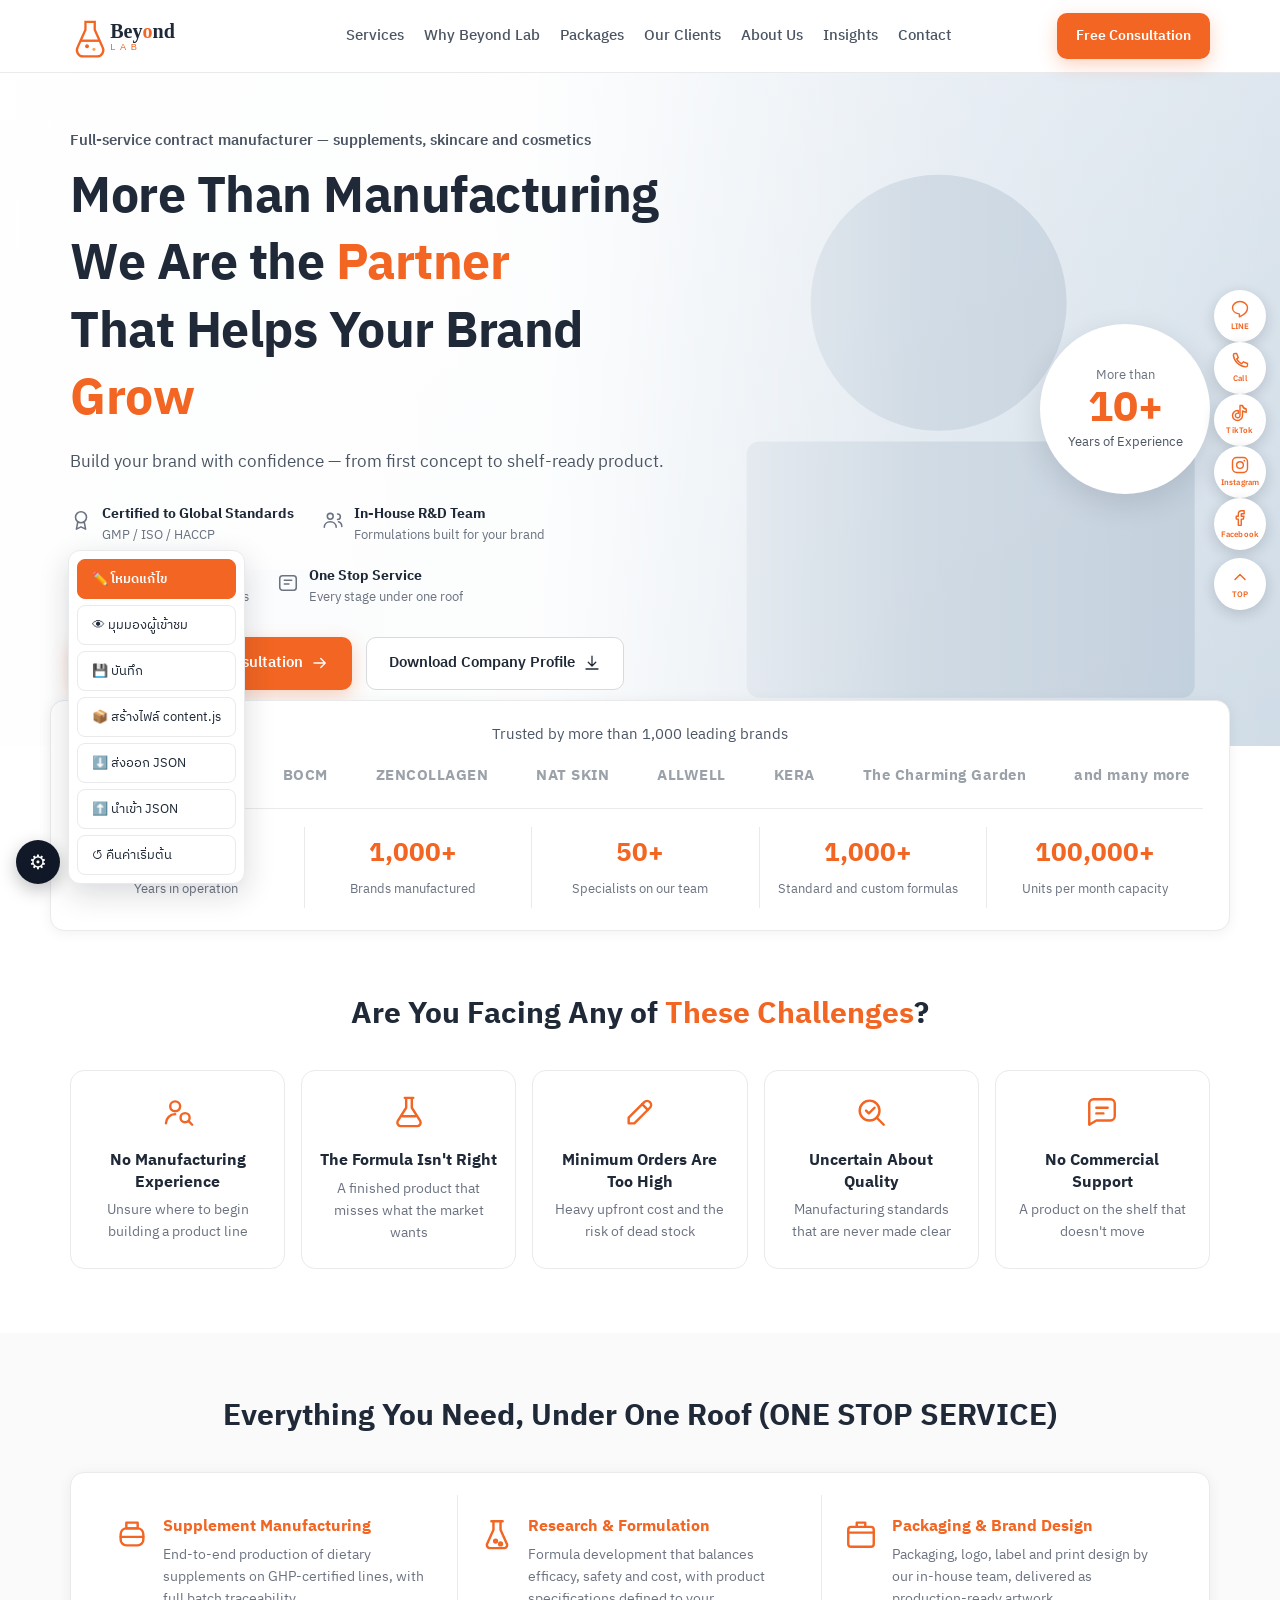
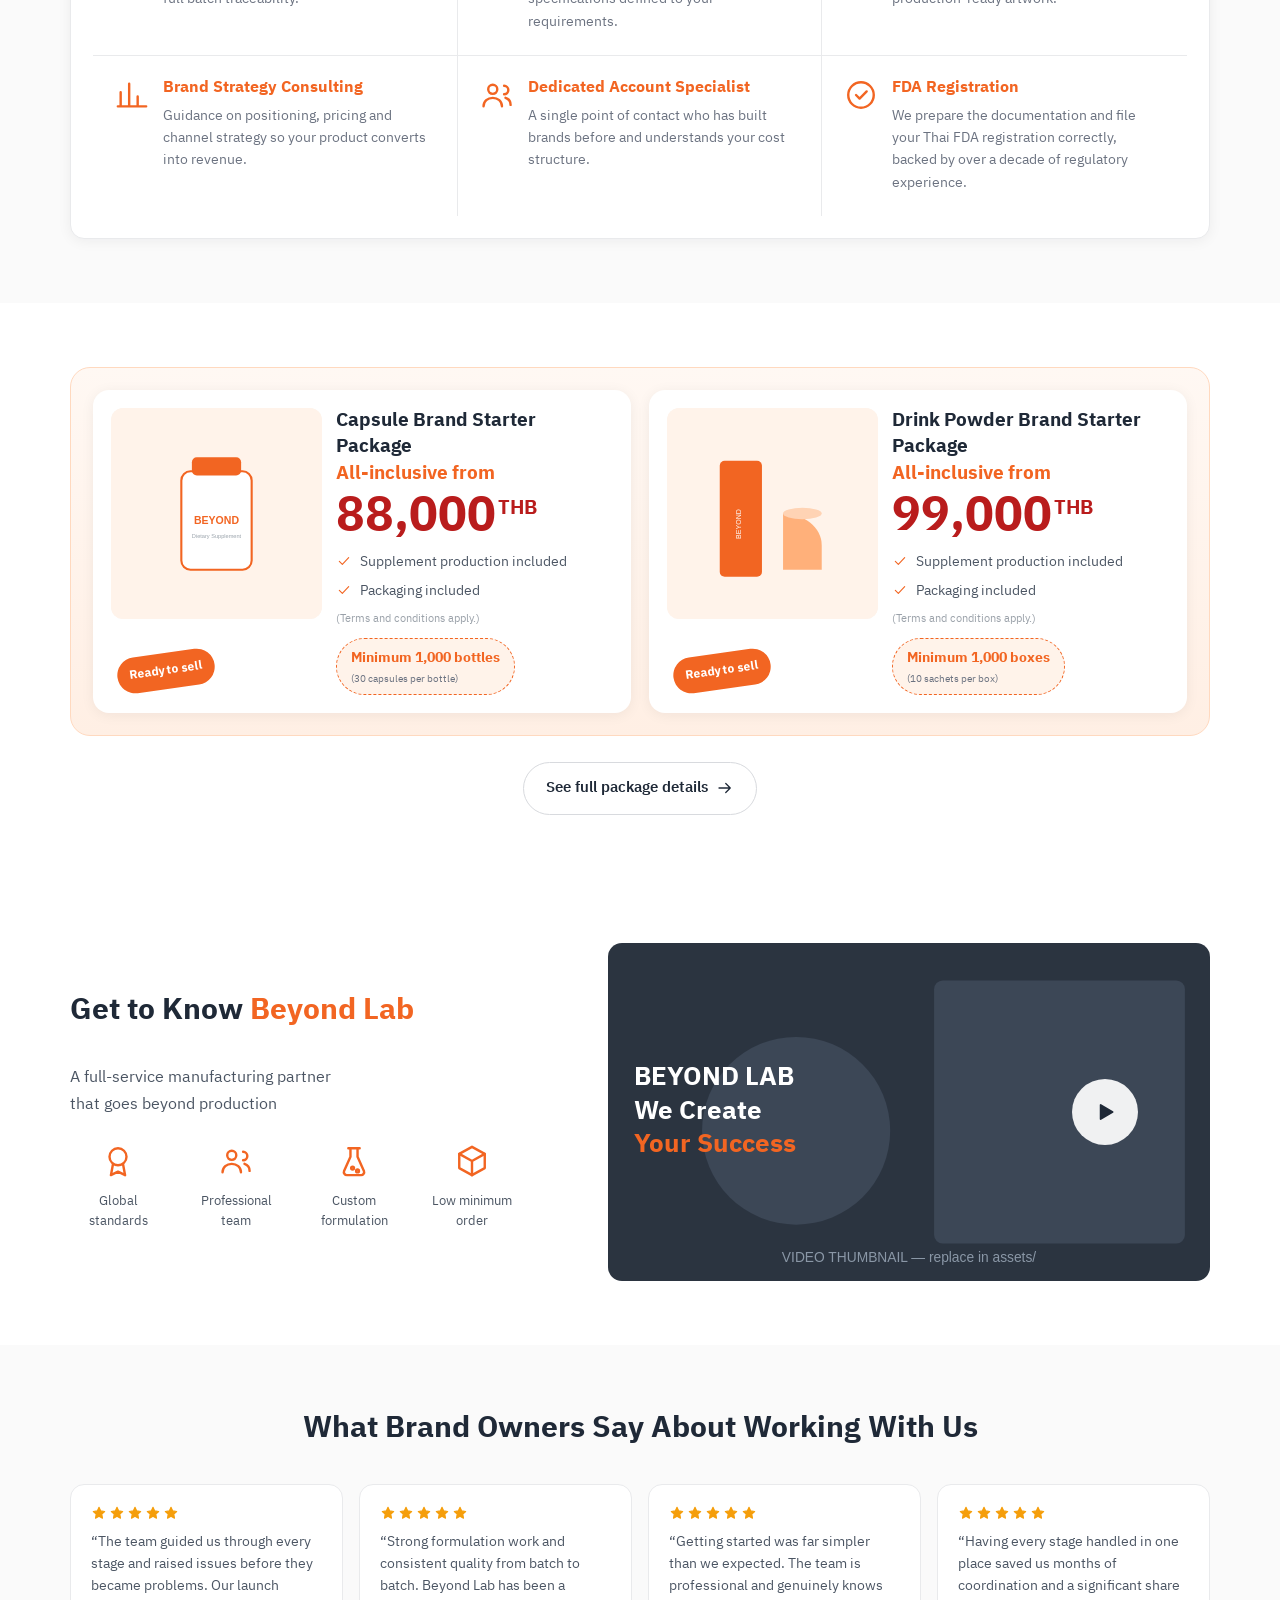
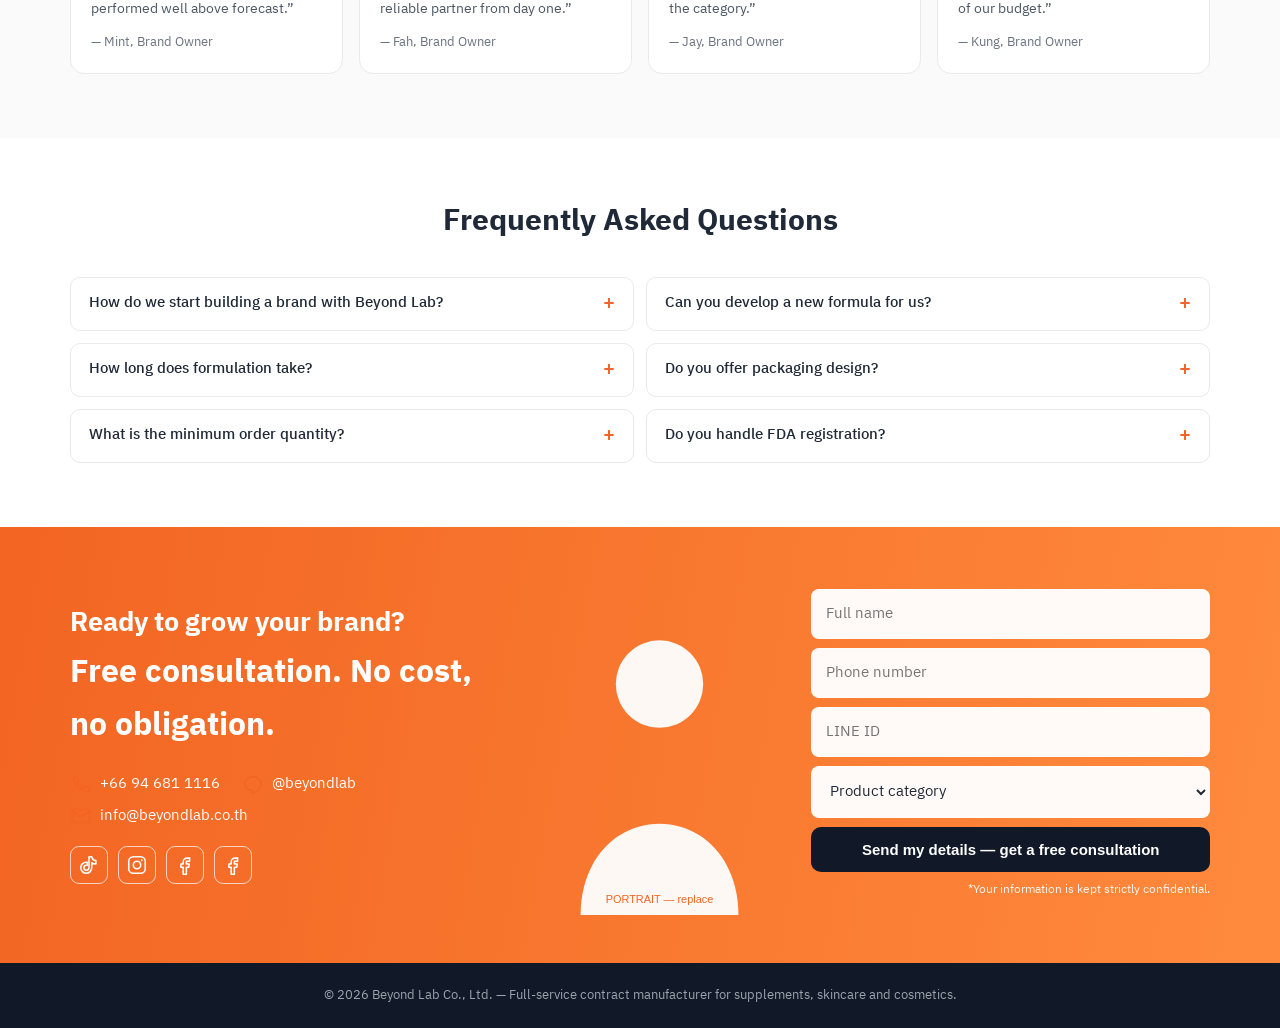
==== index.html @ e78f5dc3 "Beyond Lab landing page — data-driven, editable static site - Full landing page rendered from a sing" ====
<!DOCTYPE html>
<html lang="en">
<head>
<meta charset="utf-8">
<meta name="viewport" content="width=device-width, initial-scale=1">
<title>Beyond Lab — Contract Manufacturer for Supplements, Skincare &amp; Cosmetics</title>
<meta name="description" content="Beyond Lab is a full-service contract manufacturer for dietary supplements, skincare and cosmetics. GMP / ISO / HACCP certified, minimum orders from 1,000 units. Free consultation.">
<link rel="icon" href="assets/logo.svg">
<link rel="preconnect" href="https://fonts.googleapis.com">
<link rel="preconnect" href="https://fonts.gstatic.com" crossorigin>
<link href="https://fonts.googleapis.com/css2?family=IBM+Plex+Sans+Thai:wght@400;500;600;700&display=swap" rel="stylesheet">
<link rel="stylesheet" href="css/style.css?v=4">
</head>
<body>

<!-- All page content is rendered from js/content.js -->
<main id="app"></main>

<!-- แถบเครื่องมือแก้ไข -->
<div id="toolbar" class="toolbar">
  <button id="tb-toggle" class="tb-toggle" title="ย่อ/ขยายแถบเครื่องมือ">⚙</button>
  <div class="tb-body">
    <button id="btn-edit" class="tb-btn main">✏️ โหมดแก้ไข</button>
    <button id="btn-preview" class="tb-btn">👁 มุมมองผู้เข้าชม</button>
    <button id="btn-save" class="tb-btn">💾 บันทึก</button>
    <button id="btn-code" class="tb-btn">📦 สร้างไฟล์ content.js</button>
    <button id="btn-export" class="tb-btn">⬇️ ส่งออก JSON</button>
    <button id="btn-import" class="tb-btn">⬆️ นำเข้า JSON</button>
    <button id="btn-reset" class="tb-btn danger">↺ คืนค่าเริ่มต้น</button>
    <input id="file-import" type="file" accept="application/json" hidden>
  </div>
</div>

<div id="preview" class="preview"></div>
<div id="modal" class="modal"></div>
<div id="toast" class="toast"></div>

<script src="js/content.js?v=4"></script>
<script src="js/icons.js?v=4"></script>
<script src="js/render.js?v=4"></script>
<script src="js/editor.js?v=4"></script>
</body>
</html>
---- css/style.css ----
/* ============================================================
   Beyond Lab landing page
   ============================================================ */
:root{
  --brand:#F26522; --brand-d:#d4531a; --brand-l:#FFF3EA;
  --ink:#1F2937; --ink-2:#4B5563; --muted:#6B7280;
  --line:#E9EAEC; --bg:#fff; --bg-alt:#FAFAFA;
  --radius:14px; --shadow:0 2px 14px rgba(17,24,39,.06);
  --wrap:1180px;
}
*{box-sizing:border-box}
html{scroll-behavior:smooth}
body{
  margin:0;background:var(--bg);color:var(--ink);
  font-family:"IBM Plex Sans Thai","Noto Sans Thai",-apple-system,"Segoe UI",sans-serif;
  font-size:16px;line-height:1.65;-webkit-font-smoothing:antialiased;
}
img{max-width:100%;display:block}
/* ช่องรูป: กำหนดกรอบไว้แน่นอน รูปใหม่ที่ใส่เข้ามาจะถูกครอบให้พอดีเสมอ */
.imgbox{position:relative;display:block;width:100%;overflow:hidden}
.imgbox>img{width:100%;height:100%;display:block;object-fit:cover;object-position:center;background:var(--bg-alt)}
a{color:inherit;text-decoration:none}
h1,h2,h3{margin:0;line-height:1.35;font-weight:700}
p{margin:0}
hr{border:0;border-top:1px solid var(--line);margin:18px 0}
.wrap{max-width:var(--wrap);margin:0 auto;padding:0 20px;width:100%}
.hl{color:var(--brand)}
.center{text-align:center;margin-top:26px}
.ic{width:22px;height:22px;flex:none}

/* ---------- buttons ---------- */
.btn{display:inline-flex;align-items:center;gap:8px;padding:13px 22px;border-radius:10px;
  font-weight:600;font-size:15px;border:1px solid transparent;cursor:pointer;transition:.18s}
.btn .ic{width:18px;height:18px}
.btn.primary{background:var(--brand);color:#fff;box-shadow:0 6px 18px rgba(242,101,34,.28)}
.btn.primary:hover{background:var(--brand-d)}
.btn.ghost{background:#fff;color:var(--ink);border-color:#D8DADE}
.btn.ghost:hover{border-color:var(--brand);color:var(--brand)}
.btn.dark{background:#111827;color:#fff;justify-content:center}
.btn.dark:hover{background:#000}
.btn.sm{padding:10px 18px;font-size:14px}
.btn.round{border-radius:999px}
.btn.block{width:100%}

/* ---------- header ---------- */
.site-header{position:sticky;top:0;z-index:50;background:#fff;border-bottom:1px solid var(--line)}
.hd{display:flex;align-items:center;gap:22px;height:72px}
.logo-img{flex:none}
.logo-img>img{background:transparent}
.nav{flex:1;min-width:0}
.nav-list{display:flex;flex-wrap:wrap;gap:20px;justify-content:center}
.nav-item a{font-size:14.5px;color:var(--ink-2);font-weight:500}
.nav-item a:hover{color:var(--brand)}

/* ---------- hero ---------- */
.hero{position:relative;min-height:560px;display:flex;align-items:center;overflow:hidden}
.hero-bg{position:absolute;inset:0;background-repeat:no-repeat;background-color:var(--bg-alt);z-index:0}
.hero-bg::after{content:"";position:absolute;inset:0;
  background:linear-gradient(90deg,rgba(255,255,255,.97) 0%,rgba(255,255,255,.92) 42%,rgba(255,255,255,.25) 72%,rgba(255,255,255,0) 100%)}
.hero-in{position:relative;z-index:2;display:flex;align-items:center;gap:24px;padding-top:56px;padding-bottom:56px}
.hero-copy{max-width:640px}
.eyebrow{font-size:15px;color:var(--ink-2);font-weight:600;margin-bottom:10px}
.hero-title{font-size:clamp(30px,4.4vw,50px);letter-spacing:-.5px}
.hero-sub{margin-top:14px;color:var(--ink-2);font-size:17px}
.hero-features{display:flex;flex-wrap:wrap;gap:18px 28px;margin:26px 0 28px}
.hf{display:flex;align-items:center;gap:10px;position:relative}
.hf strong{display:block;font-size:14px}
.hf span{display:block;font-size:13px;color:var(--muted)}
.hero-btns{display:flex;flex-wrap:wrap;gap:14px}
.hero-badge{margin-left:auto;background:#fff;border-radius:50%;width:170px;height:170px;flex:none;
  display:flex;flex-direction:column;align-items:center;justify-content:center;box-shadow:0 10px 30px rgba(17,24,39,.12)}
.hero-badge .bt{font-size:13px;color:var(--muted)}
.hero-badge .bn{font-size:42px;color:var(--brand);line-height:1.1}
.hero-badge .bb{font-size:13px;color:var(--ink-2)}

/* ---------- cards / sections ---------- */
.card{background:#fff;border:1px solid var(--line);border-radius:var(--radius)}
.card.soft{box-shadow:var(--shadow)}
.pad{padding:22px}
.sec{padding:64px 0}
.sec.alt{background:var(--bg-alt)}
.sec-title{text-align:center;font-size:clamp(22px,2.6vw,30px);margin-bottom:34px}
.sec-title.left{text-align:left}
.grid{display:grid;gap:16px}
.g3{grid-template-columns:repeat(3,1fr)}
.g4{grid-template-columns:repeat(4,1fr)}
.g5{grid-template-columns:repeat(5,1fr)}

/* trust */
.trust{margin-top:-46px;position:relative;z-index:5}
.trust .card{padding:22px 26px}
.trust-head{text-align:center;font-size:15px;color:var(--ink-2);margin-bottom:16px}
.logos{display:flex;flex-wrap:wrap;justify-content:space-around;align-items:center;gap:14px 22px}
.logo-chip span{font-weight:700;color:#9AA1A9;letter-spacing:.5px;font-size:15px}
.stats{display:grid;grid-template-columns:repeat(5,1fr);gap:10px;text-align:center}
.stat{border-left:1px solid var(--line);padding:6px 8px}
.stat:first-child{border-left:0}
.stat strong{display:block;color:var(--brand);font-size:26px}
.stat span{font-size:13px;color:var(--muted)}

/* problems */
.pcard{padding:24px 18px;text-align:center}
.pcard h3{font-size:16px;margin:12px 0 6px}
.pcard p{font-size:13.5px;color:var(--muted)}

/* services */
.svc{gap:0}
.scard{display:flex;gap:14px;padding:22px;border-right:1px solid var(--line);border-bottom:1px solid var(--line)}
.svc .scard:nth-child(3n){border-right:0}
.svc .scard:nth-last-child(-n+3){border-bottom:0}
.scard h3{font-size:15.5px;color:var(--brand);margin-bottom:6px}
.scard p{font-size:13.5px;color:var(--muted)}

/* pricing */
.promo{background:linear-gradient(180deg,#FFF8F3,#FFEFE4);border:1px solid #FFD9BF;border-radius:20px;padding:22px}
.promo-grid{display:grid;grid-template-columns:1fr 1fr;gap:18px}
.promo-card{background:#fff;border-radius:16px;padding:18px;display:flex;gap:14px;position:relative;box-shadow:var(--shadow)}
.promo-media{position:relative;width:42%;flex:none}
.promo-media .imgbox{border-radius:12px}
.ribbon{position:absolute;left:6px;bottom:6px;background:var(--brand);color:#fff;font-size:12px;font-weight:700;
  padding:8px 12px;border-radius:999px;transform:rotate(-8deg)}
.promo-title{font-size:19px;line-height:1.4}
.price{display:flex;align-items:flex-start;gap:2px;margin:4px 0 10px}
.pnum{font-size:48px;font-weight:700;color:#B91C1C;line-height:1}
.punit{font-size:20px;font-weight:700;color:#B91C1C}
.bullets{display:flex;flex-direction:column;gap:6px}
.bullet{display:flex;align-items:center;gap:8px;font-size:14px;color:var(--ink-2)}
.bullet .ic{width:16px;height:16px;color:var(--brand)}
.note{font-size:11px;color:#9AA1A9;margin-top:8px}
.pbadge{margin-top:10px;display:inline-block;background:var(--brand-l);border:1px dashed var(--brand);
  border-radius:999px;padding:6px 14px}
.pbadge strong{color:var(--brand);font-size:14px}
.pbadge span{display:block;font-size:10px;color:var(--muted)}

/* about */
.about{display:grid;grid-template-columns:1fr 1.2fr;gap:36px;align-items:center}
.about-sub{color:var(--ink-2);margin-top:8px}
.about-items{display:flex;flex-wrap:wrap;gap:22px;margin-top:26px}
.ab{display:flex;flex-direction:column;align-items:center;gap:6px;width:96px;text-align:center;font-size:12.5px;color:var(--ink-2)}
.video{position:relative}
.video-bg{position:relative;aspect-ratio:16/9;border-radius:14px;background-repeat:no-repeat;background-color:#2b3440;overflow:hidden}
.video-txt{position:absolute;left:26px;top:50%;transform:translateY(-50%);color:#fff;font-size:26px;font-weight:700;line-height:1.3}
.video-txt span{display:block}
.play{position:absolute;right:12%;top:50%;transform:translate(0,-50%);width:66px;height:66px;border-radius:50%;
  background:rgba(255,255,255,.92);display:flex;align-items:center;justify-content:center;color:var(--ink)}
.play .ic{width:26px;height:26px;fill:currentColor}
.play:hover{background:#fff}

/* testimonials */
.tcard{padding:20px}
.stars{display:flex;gap:2px;margin-bottom:10px}
.stars .ic{width:16px;height:16px;color:#F59E0B;fill:#F59E0B}
.tcard p{font-size:13.5px;color:var(--ink-2)}
.author{display:block;margin-top:12px;font-size:13px;color:var(--muted)}

/* faq */
.faq-grid{display:grid;grid-template-columns:1fr 1fr;gap:12px}
.faq-item{border:1px solid var(--line);border-radius:10px;background:#fff;padding:14px 18px;position:relative}
.faq-item summary{display:flex;justify-content:space-between;align-items:center;gap:12px;cursor:pointer;
  list-style:none;font-size:14.5px;font-weight:500}
.faq-item summary::-webkit-details-marker{display:none}
.faq-item summary i{font-style:normal;color:var(--brand);font-size:20px;line-height:1}
.faq-item[open] summary i{transform:rotate(45deg)}
.faq-a{margin-top:10px;font-size:14px;color:var(--muted);border-top:1px dashed var(--line);padding-top:10px}

/* contact */
.contact{background:linear-gradient(100deg,var(--brand),#FF8A3D);color:#fff;padding:48px 0}
.contact-in{display:grid;grid-template-columns:1.1fr .6fr 1fr;gap:24px;align-items:center}
.c-head{font-size:clamp(20px,2.4vw,27px)}
.c-sub{font-size:clamp(22px,2.8vw,32px);font-weight:700;margin-top:6px}
.chans{display:flex;flex-wrap:wrap;gap:8px 22px;margin-top:20px;font-size:14.5px}
.chan{display:flex;align-items:center;gap:8px}
.socs{display:flex;gap:10px;margin-top:18px}
.soc a{width:38px;height:38px;border-radius:9px;border:1.5px solid rgba(255,255,255,.7);
  display:flex;align-items:center;justify-content:center}
.soc a:hover{background:rgba(255,255,255,.18)}
.contact-art .imgbox{background:transparent}
.contact-art .imgbox>img{background:transparent}
.contact-form{background:transparent;display:flex;flex-direction:column;gap:9px}
.fields{display:flex;flex-direction:column;gap:9px}
.contact-form input,.contact-form select,.contact-form textarea{
  width:100%;padding:12px 14px;border-radius:8px;border:1px solid rgba(255,255,255,.6);
  background:rgba(255,255,255,.96);color:var(--ink);font-family:inherit;font-size:14.5px}
.form-note{font-size:11.5px;text-align:right;opacity:.9}

/* footer */
.site-footer{background:#111827;color:#9CA3AF;padding:22px 0;font-size:13px;text-align:center}

/* floating */
.floating{position:fixed;right:14px;top:50%;transform:translateY(-50%);z-index:60;
  display:flex;flex-direction:column;gap:8px}
.fl{position:relative}
.fl a,.fl.top{width:52px;height:52px;border-radius:50%;background:#fff;box-shadow:0 4px 14px rgba(17,24,39,.16);
  display:flex;flex-direction:column;align-items:center;justify-content:center;color:var(--brand);gap:1px}
.fl a:hover,.fl.top:hover{background:var(--brand);color:#fff}
.fl .ic{width:20px;height:20px}
.fl-label{font-size:8px;font-weight:600;letter-spacing:.2px}
.fl.top{background:#fff;color:var(--brand)}

/* ============================================================
   โหมดแก้ไข
   ============================================================ */
/* ชั้นป้องกันที่สอง: ต่อให้มีโค้ดสร้างปุ่มเหล่านี้หลุดมา ก็ต้องไม่แสดงถ้าไม่ได้อยู่ในโหมดแก้ไข */
.item-tools,.add-btn,.img-btn,.mini,.edit-only{display:none !important}
.icobtn{background:none;border:0;padding:0;color:var(--brand);cursor:default;display:inline-flex}
.icobtn.big .ic{width:34px;height:34px}
.pcard .icobtn.big,.ab .icobtn.big{display:block;margin:0 auto}

body.editing .ed{outline:1.5px dashed rgba(242,101,34,.45);outline-offset:3px;border-radius:4px;min-width:24px;min-height:1em}
body.editing .ed:focus{outline:2px solid var(--brand);background:#FFFBF7}
body.editing .item{position:relative}
body.editing .item-tools{display:flex !important;position:absolute;top:-11px;right:-6px;z-index:20;gap:2px;
  background:#fff;border:1px solid var(--line);border-radius:8px;box-shadow:var(--shadow);padding:2px}
body.editing .item-tools button{width:22px;height:22px;border:0;background:none;color:var(--ink-2);
  cursor:pointer;display:flex;align-items:center;justify-content:center;border-radius:5px;padding:0}
body.editing .item-tools button:hover{background:var(--brand-l);color:var(--brand)}
body.editing .item-tools .del:hover{background:#FEE2E2;color:#DC2626}
body.editing .item-tools .ic{width:14px;height:14px}
body.editing .add-btn{display:inline-flex !important;align-items:center;gap:6px;margin-top:12px;padding:7px 14px;
  border:1.5px dashed var(--brand);background:#fff;color:var(--brand);border-radius:999px;
  font-family:inherit;font-size:13px;font-weight:600;cursor:pointer}
body.editing .add-btn:hover{background:var(--brand-l)}
body.editing .add-btn .ic{width:14px;height:14px}
body.editing .imgbox,body.editing .bgbox{position:relative;display:block}
body.editing .img-btn{display:inline-flex !important;align-items:center;gap:6px;position:absolute;left:8px;top:8px;z-index:22;
  background:rgba(17,24,39,.86);color:#fff;border:0;border-radius:8px;padding:6px 10px;
  font-family:inherit;font-size:12px;cursor:pointer}
body.editing .img-btn:hover{background:var(--brand)}
body.editing .img-btn .ic{width:14px;height:14px}
body.editing .icobtn{cursor:pointer;outline:1.5px dashed rgba(242,101,34,.45);outline-offset:3px;border-radius:6px}
body.editing .icobtn:hover{background:var(--brand-l)}
body.editing .mini{display:inline-block !important;position:absolute;left:50%;transform:translateX(-50%);bottom:-14px;
  font-size:9px;background:#111827;color:#fff;border:0;border-radius:4px;padding:1px 5px;cursor:pointer;font-family:inherit}
body.editing .edit-only{display:block !important}
body.editing .field{display:block;margin-top:8px;font-size:12px;color:var(--ink-2)}
body.editing .field span{display:block;margin-bottom:3px}
body.editing .field input,body.editing .field select{width:100%;padding:6px 9px;border:1px solid var(--line);
  border-radius:6px;font-family:inherit;font-size:12.5px;background:#fff;color:var(--ink)}
body.editing .fld-edit{background:#fff;border:1px solid var(--line);border-radius:8px;padding:8px;margin-top:6px;
  display:grid;grid-template-columns:1fr 1fr;gap:8px;color:var(--ink)}
body.editing .fld-edit label{font-size:11px;display:block}
body.editing .fld-edit label:last-child{grid-column:1/-1}
body.editing .fld-edit span{display:block;margin-bottom:2px;color:var(--muted)}
body.editing .fld-edit input,body.editing .fld-edit select{width:100%;padding:5px 8px;border:1px solid var(--line);
  border-radius:6px;font-family:inherit;font-size:12px}
body.editing .nav-list,body.editing .hero-btns,body.editing .logos{padding-top:6px}
body.editing .floating{position:static;transform:none;display:flex;flex-direction:row;flex-wrap:wrap;gap:10px;
  justify-content:center;padding:26px 20px;background:var(--bg-alt);border-top:1px solid var(--line)}
body.editing .floating .fl-list{display:flex;flex-wrap:wrap;gap:14px;justify-content:center}

/* toolbar */
.toolbar{position:fixed;left:16px;bottom:16px;z-index:200;display:flex;align-items:flex-end;gap:8px}
.tb-toggle{width:44px;height:44px;border-radius:50%;border:0;background:#111827;color:#fff;font-size:20px;
  cursor:pointer;box-shadow:0 6px 18px rgba(0,0,0,.25);flex:none}
.tb-body{display:flex;flex-direction:column;gap:6px;background:#fff;border:1px solid var(--line);
  border-radius:12px;padding:8px;box-shadow:0 10px 30px rgba(17,24,39,.16)}
.toolbar.collapsed .tb-body{display:none}
.tb-btn{border:1px solid var(--line);background:#fff;border-radius:8px;padding:8px 14px;font-family:inherit;
  font-size:13px;cursor:pointer;text-align:left;white-space:nowrap;color:var(--ink)}
.tb-btn:hover{border-color:var(--brand);color:var(--brand)}
.tb-btn.main{background:var(--brand);color:#fff;border-color:var(--brand);font-weight:600}
.tb-btn.main:hover{background:var(--brand-d);color:#fff}
.tb-btn.danger:hover{border-color:#DC2626;color:#DC2626}

/* modal + toast */
.modal{position:fixed;inset:0;background:rgba(17,24,39,.55);z-index:300;display:none;
  align-items:center;justify-content:center;padding:20px}
.modal.open{display:flex}
.modal-card{background:#fff;border-radius:14px;padding:22px;width:min(520px,100%);max-height:86vh;overflow:auto}
.modal-card h3{font-size:18px;margin-bottom:14px}
.modal-card .preview{width:100%;max-height:200px;object-fit:contain;background:var(--bg-alt);
  border:1px solid var(--line);border-radius:10px;margin-bottom:14px}
.modal-card .field{display:block;margin-bottom:12px;font-size:13px}
.modal-card .field span{display:block;margin-bottom:4px;color:var(--muted)}
.modal-card .field input{width:100%;padding:9px 12px;border:1px solid var(--line);border-radius:8px;font-family:inherit}
.modal-card .hint{font-size:11.5px;color:var(--muted);margin-bottom:12px;line-height:1.5}
.slot-preview{background:repeating-conic-gradient(#F1F2F4 0% 25%,#fff 0% 50%) 50%/16px 16px;
  border:1px solid var(--line);border-radius:10px;padding:14px;margin-bottom:10px;
  display:flex;align-items:center;justify-content:center}
.slot-preview .imgbox{max-width:280px;max-height:220px;box-shadow:0 2px 10px rgba(17,24,39,.12);border-radius:8px}
.slot-preview .imgbox>img{background:transparent}
.modal-card .two{display:grid;grid-template-columns:1fr 1fr;gap:12px}
.modal-card .field select{width:100%;padding:9px 12px;border:1px solid var(--line);border-radius:8px;
  font-family:inherit;font-size:13px;background:#fff;color:var(--ink)}
.modal-card .field input[type=file]{font-size:12.5px}
.modal-act .spacer{flex:1}
.modal-act .btn.sm{font-size:12.5px;padding:8px 12px}
.modal-act{display:flex;gap:10px;justify-content:flex-end}
.icon-grid{display:grid;grid-template-columns:repeat(auto-fill,minmax(58px,1fr));gap:8px;margin-bottom:16px}
.ip{border:1px solid var(--line);background:#fff;border-radius:10px;padding:12px;cursor:pointer;color:var(--ink-2);
  display:flex;align-items:center;justify-content:center}
.ip:hover{border-color:var(--brand);color:var(--brand)}
.ip.on{border-color:var(--brand);background:var(--brand-l);color:var(--brand)}
.toast{position:fixed;left:50%;bottom:26px;transform:translate(-50%,20px);background:#111827;color:#fff;
  padding:10px 20px;border-radius:999px;font-size:13.5px;opacity:0;pointer-events:none;transition:.25s;z-index:400}
.toast.show{opacity:1;transform:translate(-50%,0)}
.toast.err{background:#DC2626}

/* ---------- responsive ---------- */
@media (max-width:1024px){
  .g5{grid-template-columns:repeat(3,1fr)}
  .g4{grid-template-columns:repeat(2,1fr)}
  .g3,.svc{grid-template-columns:repeat(2,1fr)}
  .svc .scard{border-right:1px solid var(--line)}
  .svc .scard:nth-child(2n){border-right:0}
  .stats{grid-template-columns:repeat(3,1fr)}
  .stat:nth-child(4){border-left:0}
  .about{grid-template-columns:1fr}
  .contact-in{grid-template-columns:1fr 1fr}
  .contact-art{display:none}
  .hd{height:auto;padding-top:12px;padding-bottom:12px;flex-wrap:wrap}
}
@media (max-width:720px){
  .g5,.g4,.g3,.svc,.promo-grid,.faq-grid,.contact-in{grid-template-columns:1fr}
  .svc .scard{border-right:0}
  .stats{grid-template-columns:repeat(2,1fr)}
  .stat{border-left:0}
  .hero-badge{display:none}
  .hero-bg::after{background:rgba(255,255,255,.9)}
  .nav-list{gap:12px}
  .promo-card{flex-direction:column}
  .promo-media{width:100%}
  .floating{right:8px}
  .fl a,.fl.top{width:44px;height:44px}
  .toolbar{left:8px;bottom:8px}
}

/* ============================================================
   มุมมองผู้เข้าชม (visitor preview)
   ============================================================ */
.preview{position:fixed;inset:0;z-index:500;background:#0F172A;display:none;flex-direction:column}
.preview.open{display:flex}
body.pv-lock{overflow:hidden}

.pv-bar{display:flex;align-items:center;gap:10px;flex-wrap:wrap;padding:10px 14px;
  background:#111827;border-bottom:1px solid #1F2937;color:#E5E7EB;font-size:13px}
.pv-title{font-weight:600;color:#fff;margin-right:4px}
.pv-devices{display:flex;gap:4px;background:#0B1220;border:1px solid #1F2937;border-radius:9px;padding:3px}
.pv-dev{border:0;background:none;color:#9CA3AF;font-family:inherit;font-size:12.5px;
  padding:6px 12px;border-radius:7px;cursor:pointer;white-space:nowrap}
.pv-dev:hover{color:#fff}
.pv-dev.on{background:var(--brand);color:#fff;font-weight:600}
.pv-btn{border:1px solid #374151;background:#1F2937;color:#E5E7EB;font-family:inherit;font-size:12.5px;
  padding:7px 12px;border-radius:8px;cursor:pointer;white-space:nowrap;text-decoration:none;display:inline-block}
.pv-btn:hover{border-color:var(--brand);color:#fff}
.pv-btn.close:hover{border-color:#DC2626;background:#7F1D1D}
.pv-size{color:#9CA3AF;font-size:12px;font-variant-numeric:tabular-nums}
.pv-spacer{flex:1}
.pv-warn{margin:0;padding:8px 14px;background:#78350F;color:#FDE68A;font-size:12.5px}
.pv-warn code{background:rgba(0,0,0,.3);padding:1px 6px;border-radius:4px}

.pv-stage{flex:1;min-height:0;display:flex;align-items:flex-start;justify-content:center;padding:20px;overflow:auto}
.pv-frame{position:relative;border-radius:10px;overflow:hidden;background:#fff;
  box-shadow:0 20px 60px rgba(0,0,0,.5);flex:none}
.pv-frame iframe{border:0;display:block;transform-origin:top left;background:#fff}

/* หน้าเว็บที่ถูกเปิดด้วย ?preview=1 — ไม่มีเครื่องมือใด ๆ */
body.preview-frame #toolbar,
body.preview-frame #modal,
body.preview-frame #toast,
body.preview-frame #preview{display:none !important}

@media (max-width:720px){
  .pv-bar{gap:6px;padding:8px}
  .pv-title,.pv-size{display:none}
  .pv-dev{padding:6px 8px;font-size:12px}
}
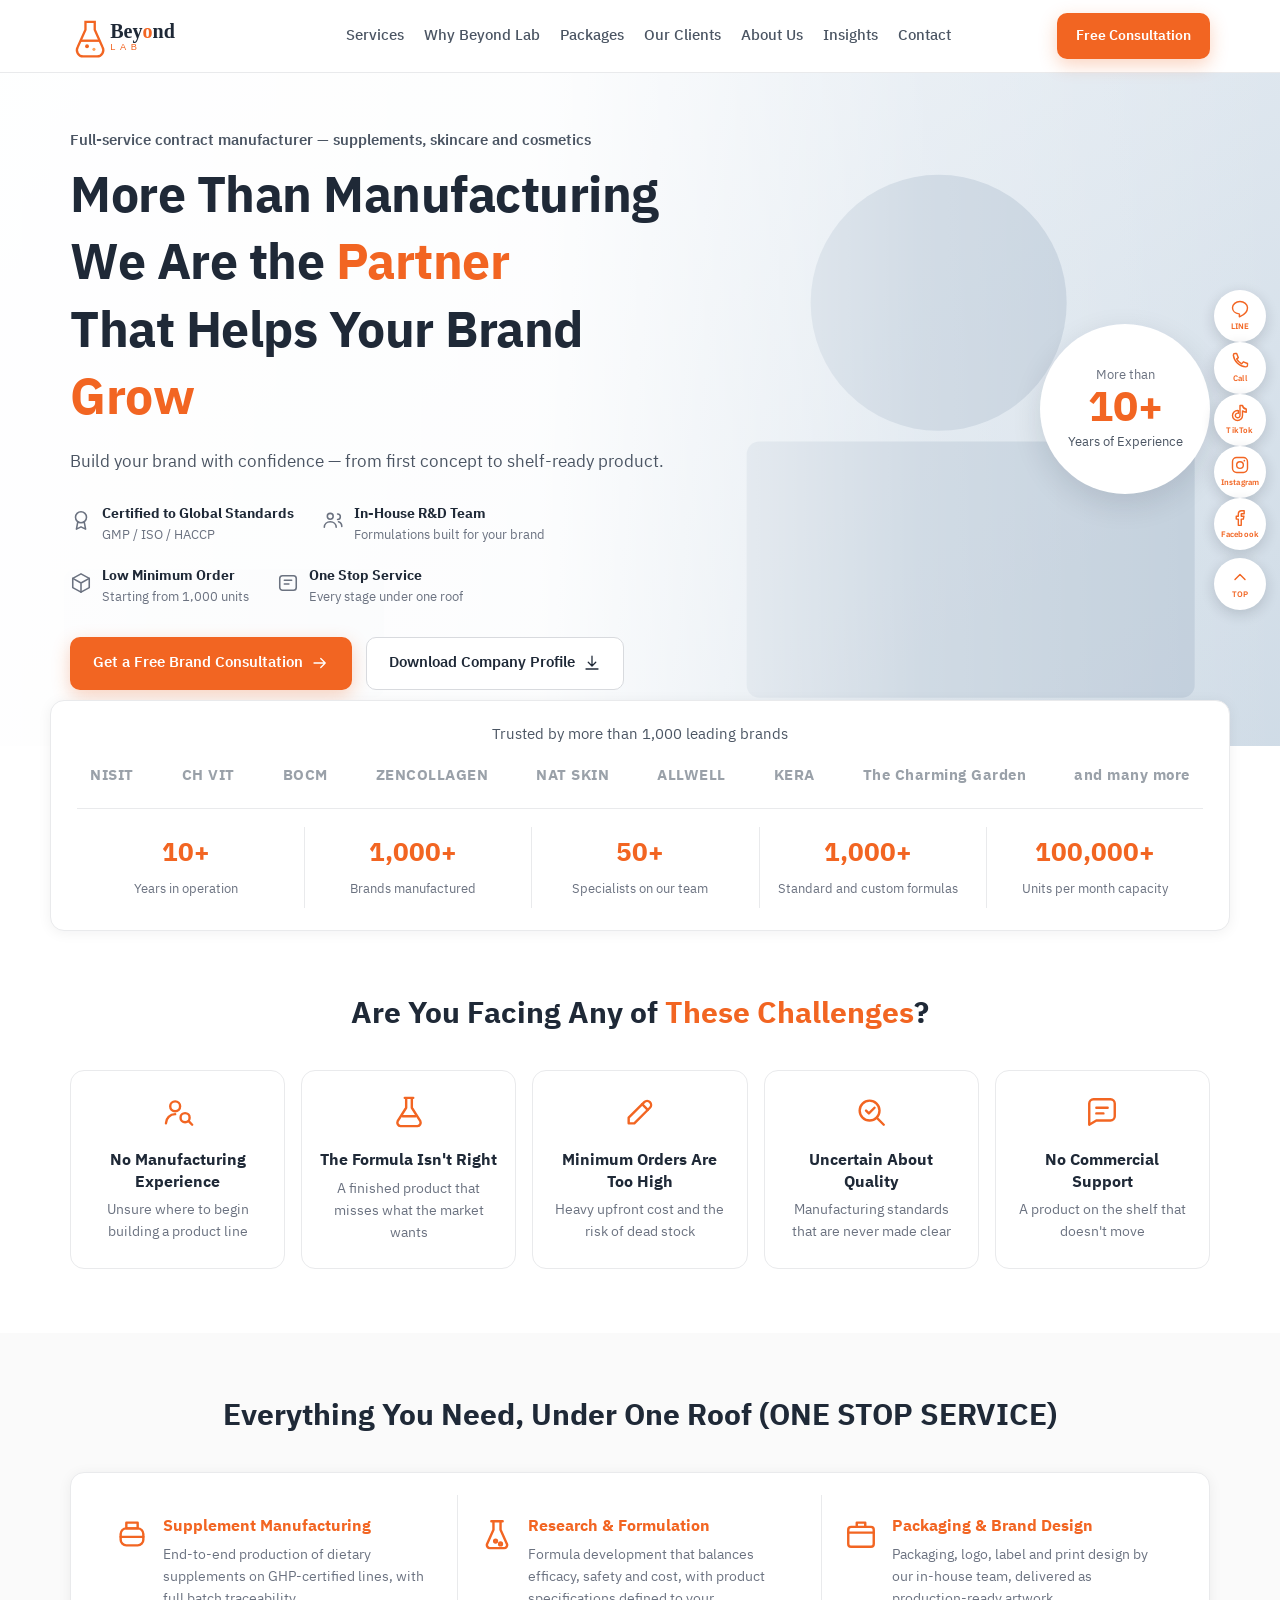
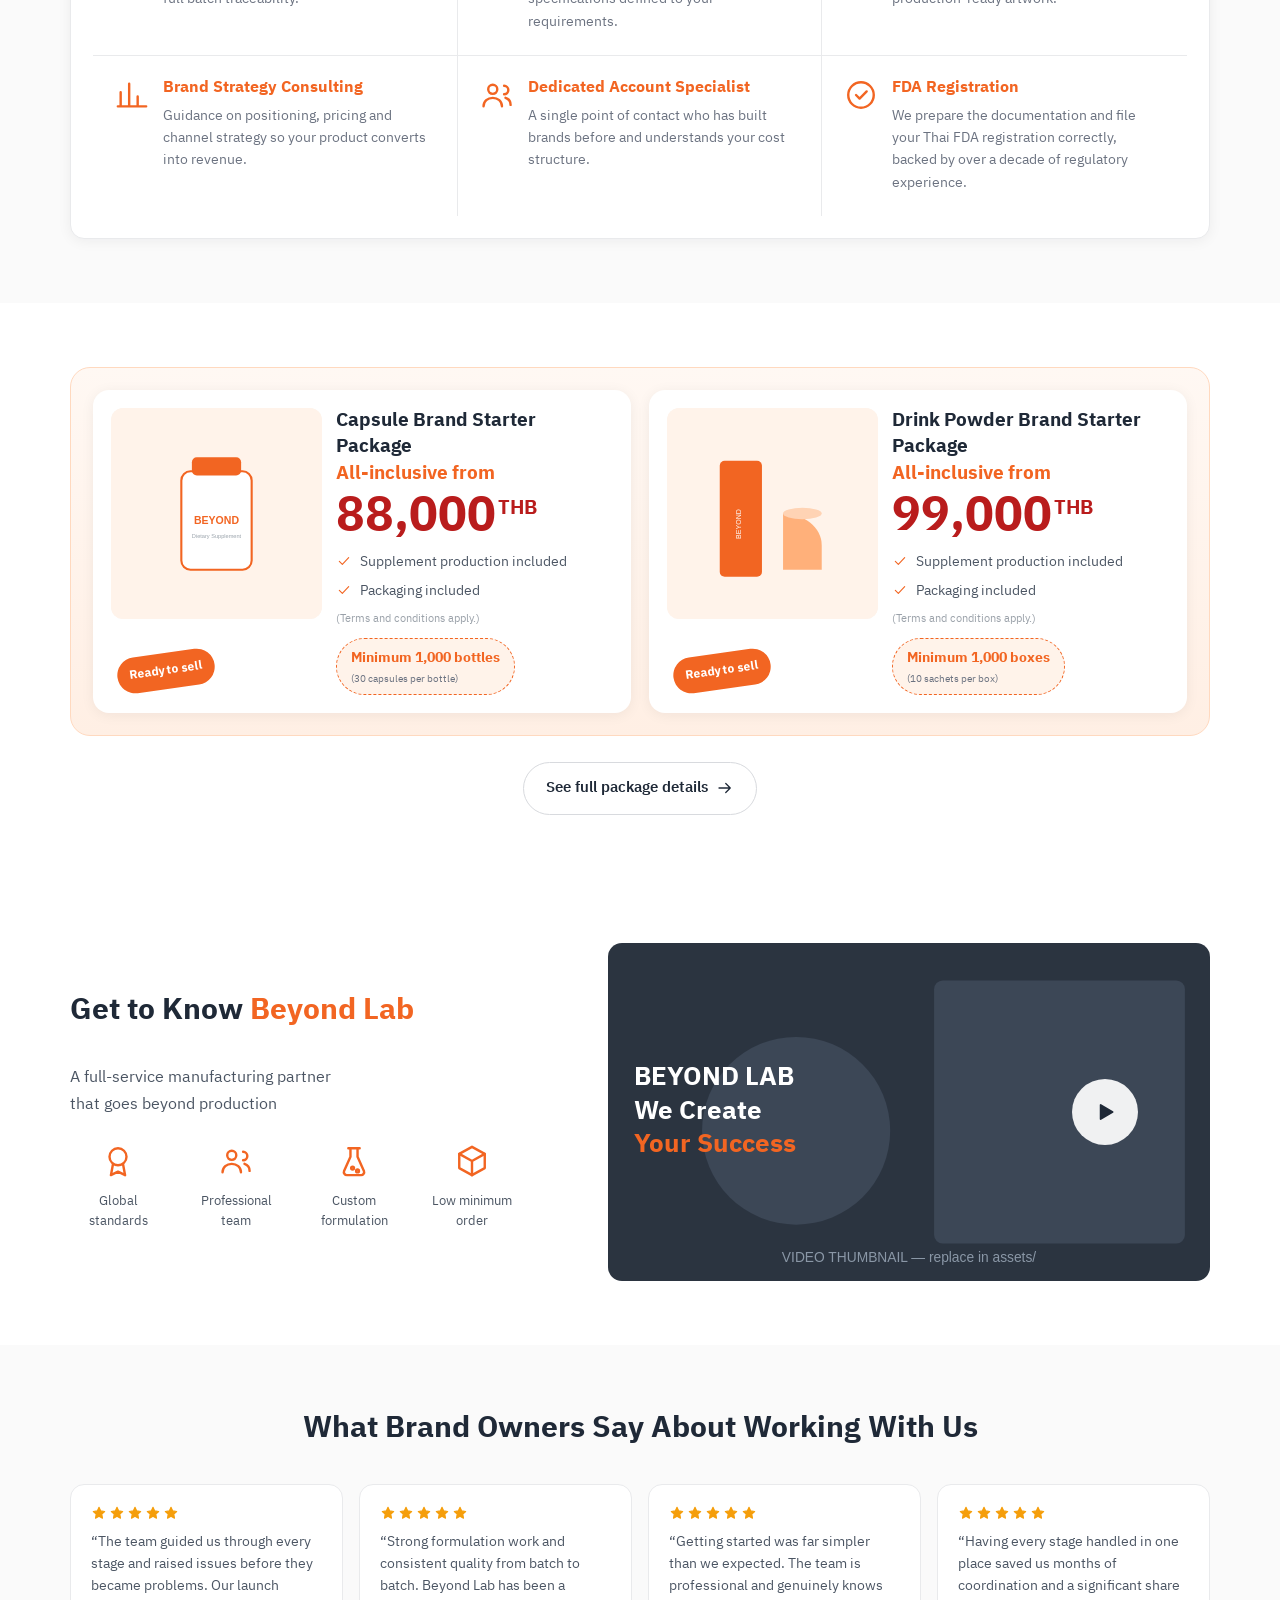
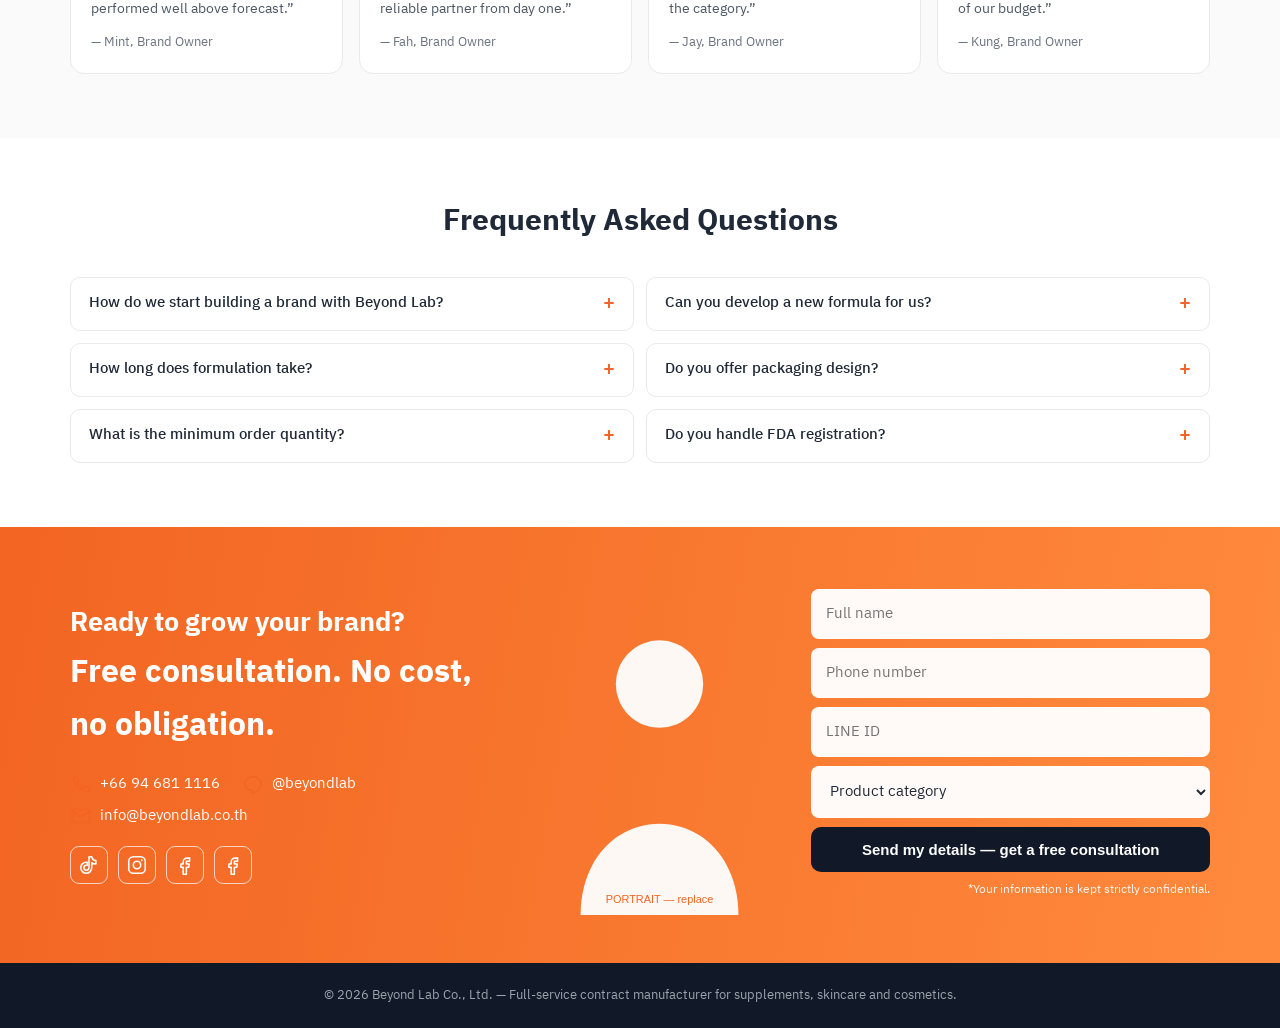
==== commit 8967efa1: "Gate the editor behind a secret key, add editor-free production build - Toolbar is removed from the " ====
--- a/index.html
+++ b/index.html
@@ -9,13 +9,14 @@
 <link rel="preconnect" href="https://fonts.googleapis.com">
 <link rel="preconnect" href="https://fonts.gstatic.com" crossorigin>
 <link href="https://fonts.googleapis.com/css2?family=IBM+Plex+Sans+Thai:wght@400;500;600;700&display=swap" rel="stylesheet">
-<link rel="stylesheet" href="css/style.css?v=4">
+<link rel="stylesheet" href="css/style.css?v=5">
 </head>
 <body>
 
 <!-- All page content is rendered from js/content.js -->
 <main id="app"></main>
 
+<!-- EDITOR:START  (ส่วนนี้จะถูกตัดออกทั้งหมดเมื่อรัน ./build.sh) -->
 <!-- แถบเครื่องมือแก้ไข -->
 <div id="toolbar" class="toolbar">
   <button id="tb-toggle" class="tb-toggle" title="ย่อ/ขยายแถบเครื่องมือ">⚙</button>
@@ -27,6 +28,7 @@
     <button id="btn-export" class="tb-btn">⬇️ ส่งออก JSON</button>
     <button id="btn-import" class="tb-btn">⬆️ นำเข้า JSON</button>
     <button id="btn-reset" class="tb-btn danger">↺ คืนค่าเริ่มต้น</button>
+    <button id="btn-lock" class="tb-btn danger">🔒 ล็อกโหมดแก้ไข</button>
     <input id="file-import" type="file" accept="application/json" hidden>
   </div>
 </div>
@@ -34,10 +36,14 @@
 <div id="preview" class="preview"></div>
 <div id="modal" class="modal"></div>
 <div id="toast" class="toast"></div>
+<!-- EDITOR:END -->
 
-<script src="js/content.js?v=4"></script>
-<script src="js/icons.js?v=4"></script>
-<script src="js/render.js?v=4"></script>
-<script src="js/editor.js?v=4"></script>
+<script src="js/content.js?v=5"></script>
+<script src="js/icons.js?v=5"></script>
+<script src="js/render.js?v=5"></script>
+<!-- EDITOR:START -->
+<script src="js/editor.js?v=5"></script>
+<!-- EDITOR:END -->
+<!-- VIEWER-ONLY -->
 </body>
 </html>
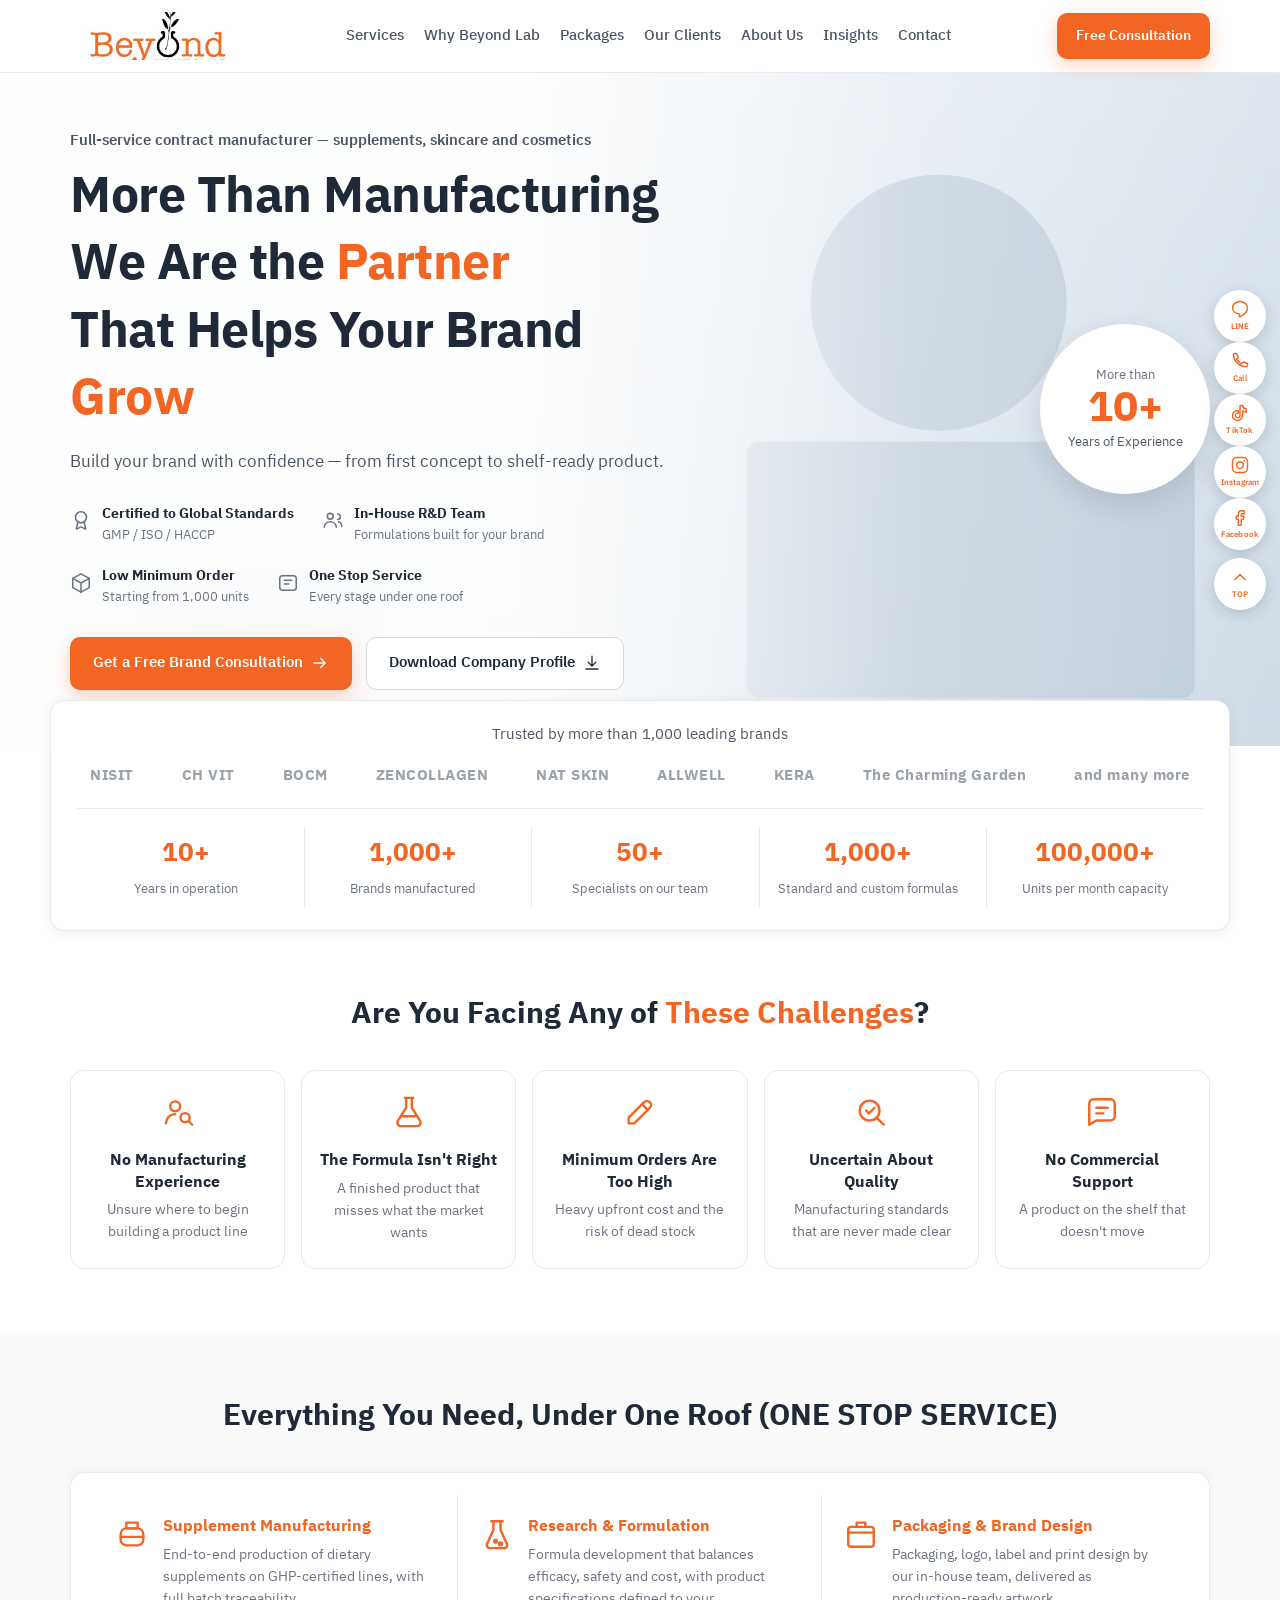
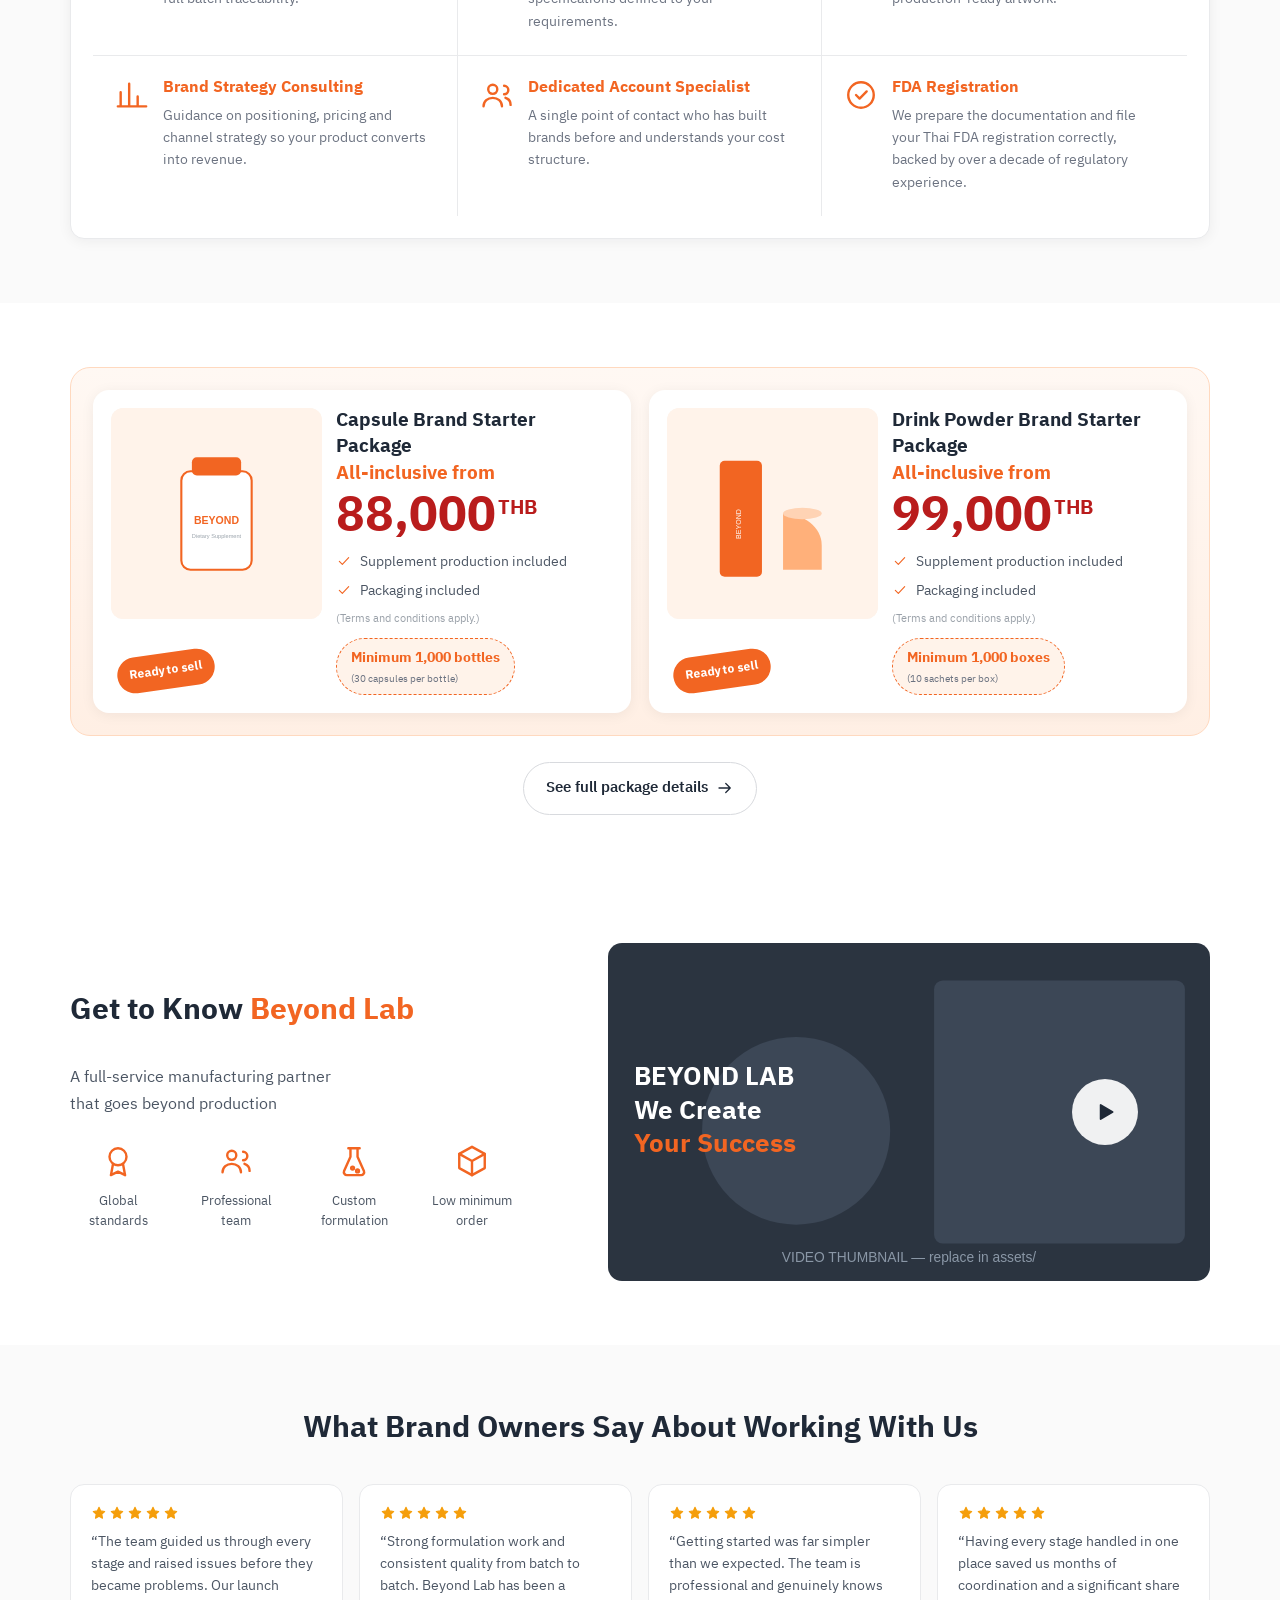
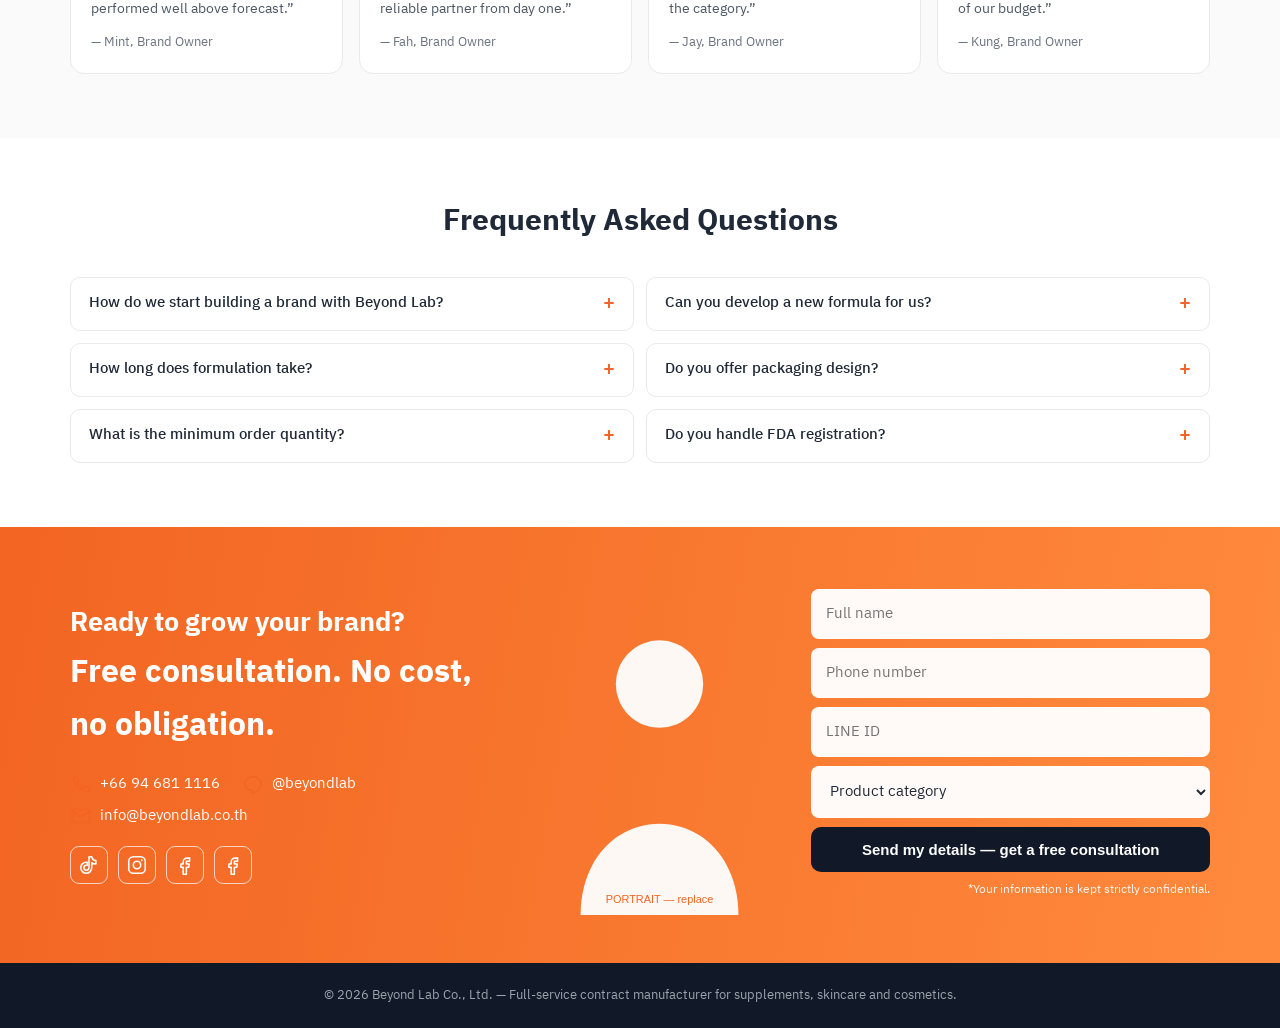
==== commit 210725ae: "Stop edit-mode chrome from overflowing on smaller screens Item tools were absolutely positioned at r" ====
--- a/index.html
+++ b/index.html
@@ -9,7 +9,7 @@
 <link rel="preconnect" href="https://fonts.googleapis.com">
 <link rel="preconnect" href="https://fonts.gstatic.com" crossorigin>
 <link href="https://fonts.googleapis.com/css2?family=IBM+Plex+Sans+Thai:wght@400;500;600;700&display=swap" rel="stylesheet">
-<link rel="stylesheet" href="css/style.css?v=5">
+<link rel="stylesheet" href="css/style.css?v=7">
 </head>
 <body>
 
@@ -24,6 +24,7 @@
     <button id="btn-edit" class="tb-btn main">✏️ โหมดแก้ไข</button>
     <button id="btn-preview" class="tb-btn">👁 มุมมองผู้เข้าชม</button>
     <button id="btn-save" class="tb-btn">💾 บันทึก</button>
+    <button id="btn-publish" class="tb-btn publish">🚀 เผยแพร่ขึ้นเว็บ</button>
     <button id="btn-code" class="tb-btn">📦 สร้างไฟล์ content.js</button>
     <button id="btn-export" class="tb-btn">⬇️ ส่งออก JSON</button>
     <button id="btn-import" class="tb-btn">⬆️ นำเข้า JSON</button>
@@ -38,11 +39,11 @@
 <div id="toast" class="toast"></div>
 <!-- EDITOR:END -->
 
-<script src="js/content.js?v=5"></script>
-<script src="js/icons.js?v=5"></script>
-<script src="js/render.js?v=5"></script>
+<script src="js/content.js?v=7"></script>
+<script src="js/icons.js?v=7"></script>
+<script src="js/render.js?v=7"></script>
 <!-- EDITOR:START -->
-<script src="js/editor.js?v=5"></script>
+<script src="js/editor.js?v=7"></script>
 <!-- EDITOR:END -->
 <!-- VIEWER-ONLY -->
 </body>
--- a/css/style.css
+++ b/css/style.css
@@ -197,19 +197,22 @@
 .fl-label{font-size:8px;font-weight:600;letter-spacing:.2px}
 .fl.top{background:#fff;color:var(--brand)}
 
+/* ไอคอนในเนื้อหา (ใช้ทั้งหน้าเว็บปกติและโหมดแก้ไข) */
+.icobtn{background:none;border:0;padding:0;color:var(--brand);cursor:default;display:inline-flex}
+.icobtn.big .ic{width:34px;height:34px}
+.pcard .icobtn.big,.ab .icobtn.big{display:block;margin:0 auto}
+
+/* EDITOR:START — ตั้งแต่บรรทัดนี้ถึง EDITOR:END จะถูกตัดออกเมื่อรัน ./build.sh */
 /* ============================================================
    โหมดแก้ไข
    ============================================================ */
 /* ชั้นป้องกันที่สอง: ต่อให้มีโค้ดสร้างปุ่มเหล่านี้หลุดมา ก็ต้องไม่แสดงถ้าไม่ได้อยู่ในโหมดแก้ไข */
 .item-tools,.add-btn,.img-btn,.mini,.edit-only{display:none !important}
-.icobtn{background:none;border:0;padding:0;color:var(--brand);cursor:default;display:inline-flex}
-.icobtn.big .ic{width:34px;height:34px}
-.pcard .icobtn.big,.ab .icobtn.big{display:block;margin:0 auto}
 
 body.editing .ed{outline:1.5px dashed rgba(242,101,34,.45);outline-offset:3px;border-radius:4px;min-width:24px;min-height:1em}
 body.editing .ed:focus{outline:2px solid var(--brand);background:#FFFBF7}
 body.editing .item{position:relative}
-body.editing .item-tools{display:flex !important;position:absolute;top:-11px;right:-6px;z-index:20;gap:2px;
+body.editing .item-tools{display:flex !important;position:absolute;top:-13px;right:4px;z-index:20;gap:2px;
   background:#fff;border:1px solid var(--line);border-radius:8px;box-shadow:var(--shadow);padding:2px}
 body.editing .item-tools button{width:22px;height:22px;border:0;background:none;color:var(--ink-2);
   cursor:pointer;display:flex;align-items:center;justify-content:center;border-radius:5px;padding:0}
@@ -365,3 +368,37 @@
   .pv-title,.pv-size{display:none}
   .pv-dev{padding:6px 8px;font-size:12px}
 }
+
+/* ปุ่มเผยแพร่ + กล่องใส่ token */
+.tb-btn.publish{background:#0F766E;color:#fff;border-color:#0F766E;font-weight:600}
+.tb-btn.publish:hover{background:#115E59;color:#fff;border-color:#115E59}
+.tb-btn:disabled{opacity:.7;cursor:progress}
+.modal-card .steps{padding-left:18px;margin:0 0 14px;line-height:1.9}
+.modal-card .steps li{font-size:12px;color:var(--ink-2)}
+.modal-card .steps b{color:var(--ink)}
+.modal-card input[type=password]{width:100%;padding:9px 12px;border:1px solid var(--line);
+  border-radius:8px;font-family:ui-monospace,Menlo,monospace;font-size:12.5px}
+
+/* ---- กันเลย์เอาต์ล้นขอบจอตอนเปิดโหมดแก้ไข (สำคัญบนจอโน้ตบุ๊ก) ---- */
+/* เครื่องมือของแต่ละรายการเป็น absolute จึงต้องมีที่ว่างรองรับ ไม่งั้นจะทับกันและดันหน้าเว็บล้นขอบ */
+body.editing .hero,body.editing .trust,body.editing .sec,
+body.editing .contact,body.editing .hd{overflow-x:clip}
+body.editing .list{padding-top:16px}
+body.editing .grid{gap:30px 20px}
+body.editing .promo-grid,body.editing .faq-grid{gap:26px 20px}
+body.editing .logos,body.editing .stats{gap:30px 22px}
+body.editing .hero-features{gap:30px 28px}
+body.editing .svc{gap:0}
+body.editing .svc .scard{padding-top:30px}
+body.editing .socs,body.editing .chans{gap:26px 22px}
+body.editing .bullets{gap:14px}
+
+/* หัวเว็บ: ให้เมนูขึ้นบรรทัดใหม่ได้ ไม่ดันจนล้น */
+body.editing .hd{height:auto;flex-wrap:wrap;padding-top:14px;padding-bottom:14px;row-gap:14px}
+body.editing .nav{min-width:0;flex-basis:100%;order:3}
+body.editing .nav-list{justify-content:flex-start;gap:26px 22px}
+
+/* ฟอร์มติดต่อ: กล่องตั้งค่าของแต่ละช่องกว้างเต็มคอลัมน์เสมอ */
+body.editing .fld{min-width:0}
+body.editing .fld-edit{max-width:100%}
+/* EDITOR:END */
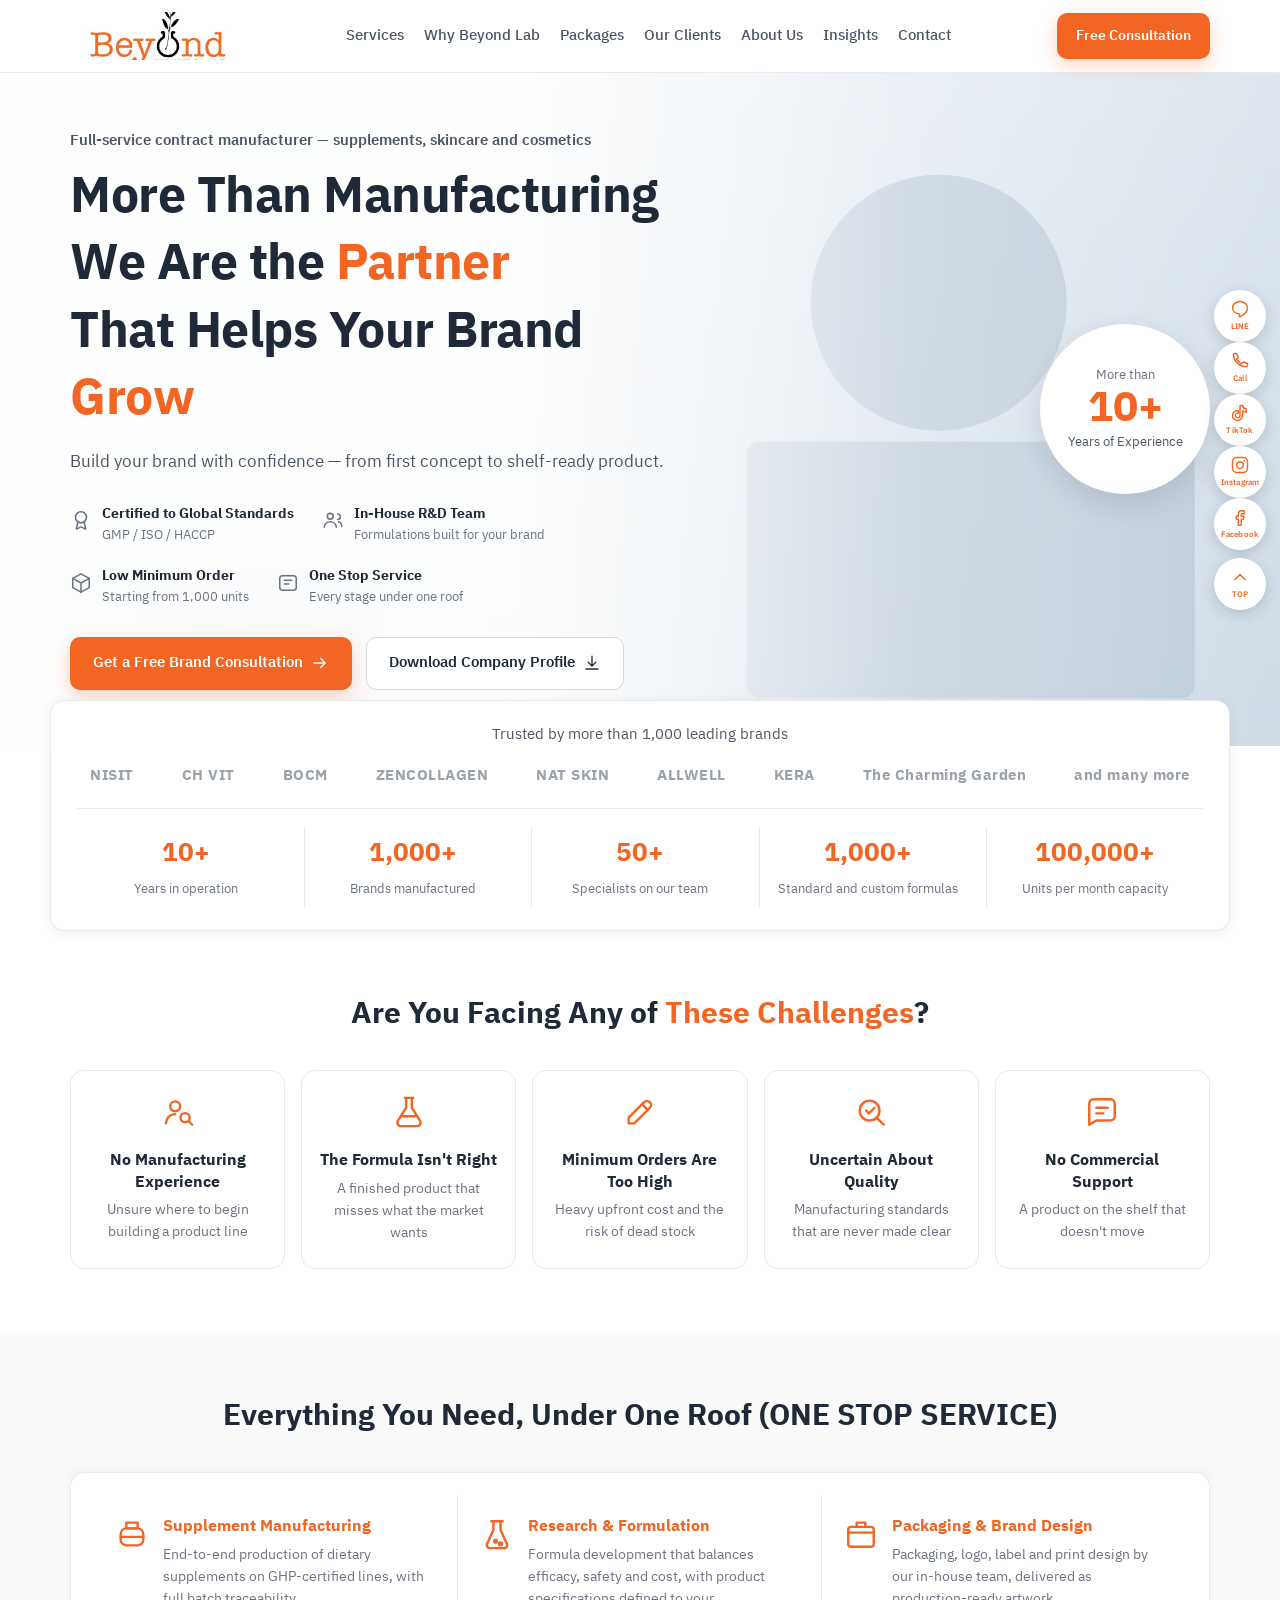
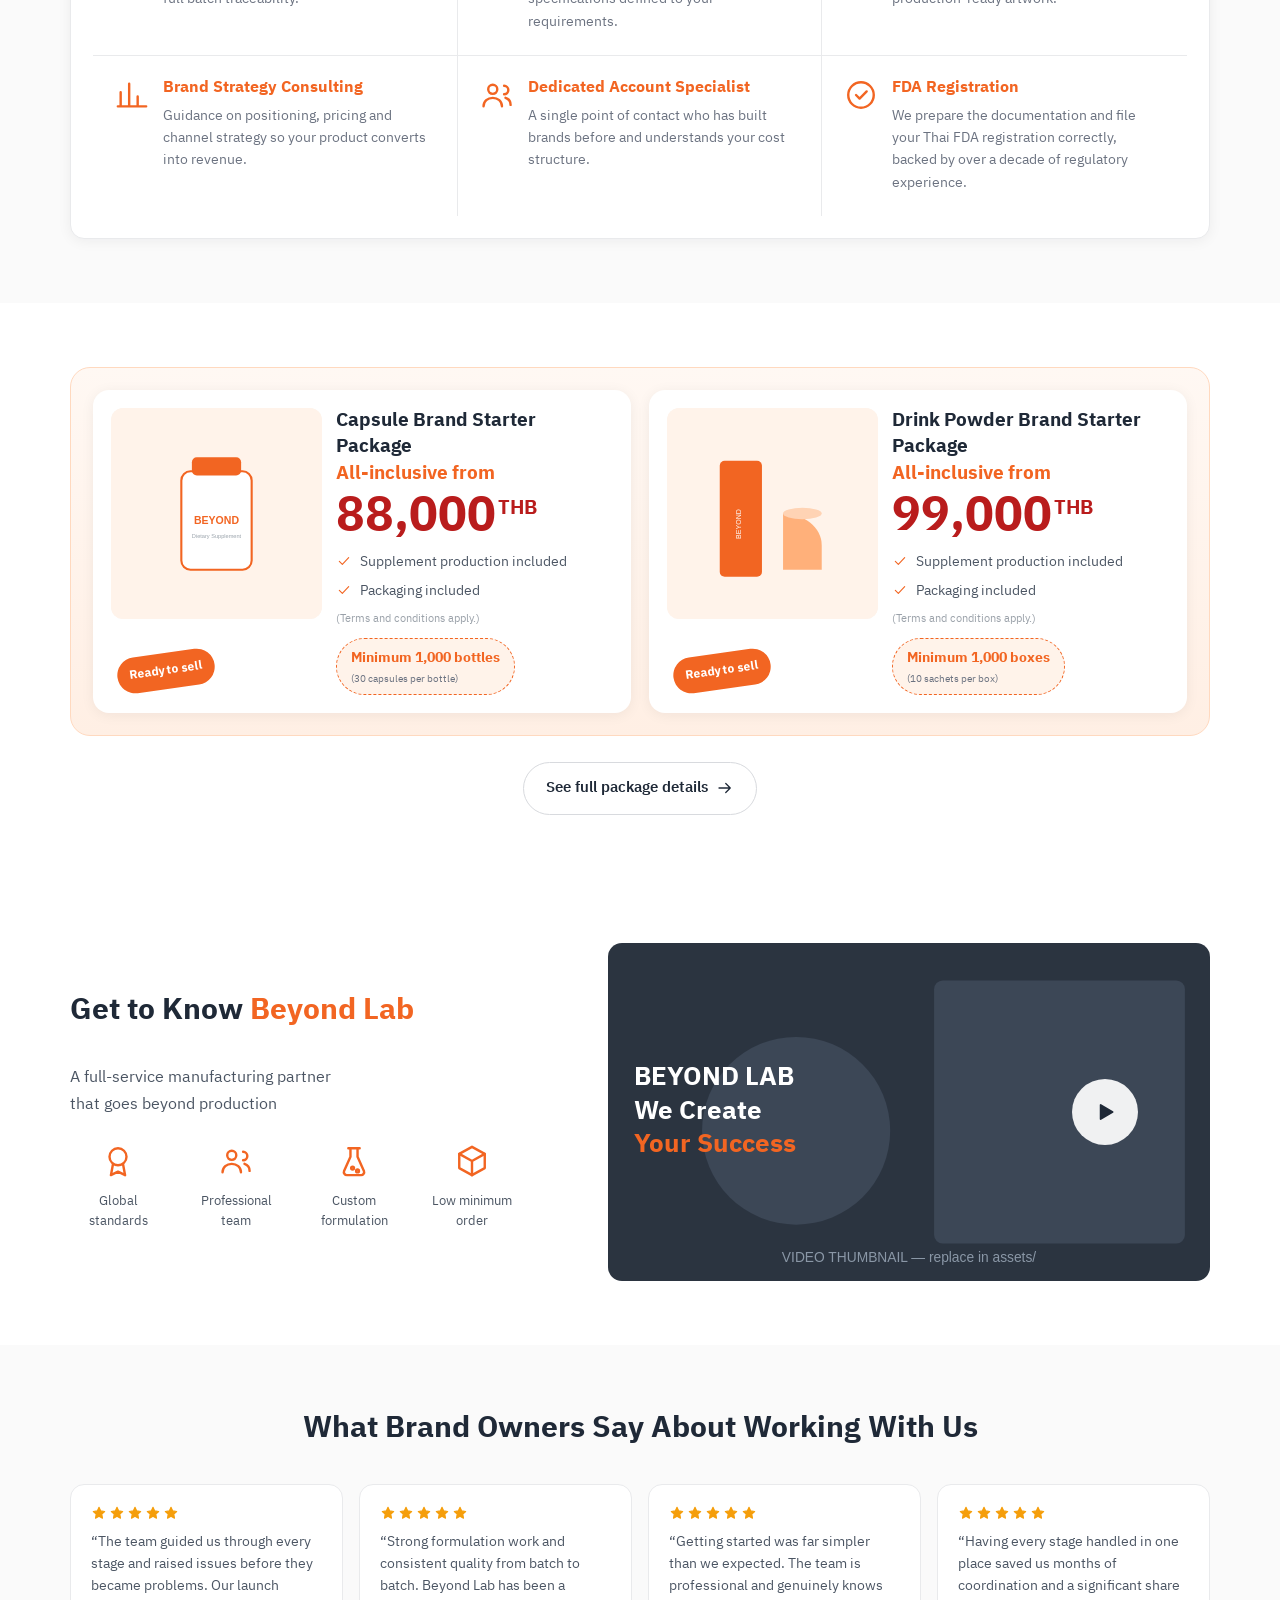
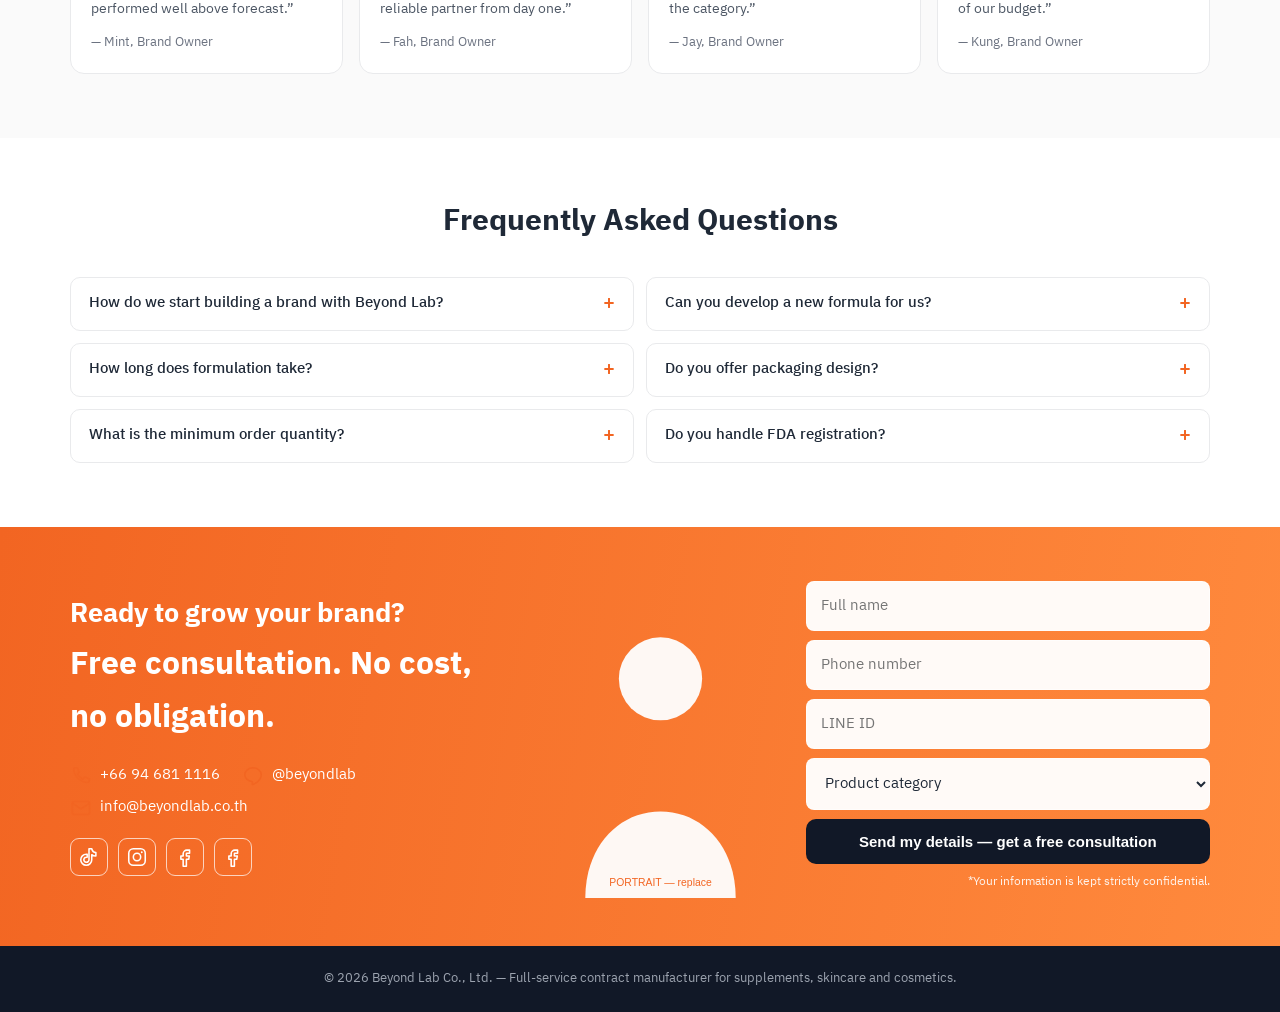
==== commit 2aca5be1: "Fix contact grid overflow and add an overflow inspector The contact image slot had a fixed 340px hei" ====
--- a/index.html
+++ b/index.html
@@ -9,7 +9,7 @@
 <link rel="preconnect" href="https://fonts.googleapis.com">
 <link rel="preconnect" href="https://fonts.gstatic.com" crossorigin>
 <link href="https://fonts.googleapis.com/css2?family=IBM+Plex+Sans+Thai:wght@400;500;600;700&display=swap" rel="stylesheet">
-<link rel="stylesheet" href="css/style.css?v=7">
+<link rel="stylesheet" href="css/style.css?v=9">
 </head>
 <body>
 
@@ -28,6 +28,7 @@
     <button id="btn-code" class="tb-btn">📦 สร้างไฟล์ content.js</button>
     <button id="btn-export" class="tb-btn">⬇️ ส่งออก JSON</button>
     <button id="btn-import" class="tb-btn">⬆️ นำเข้า JSON</button>
+    <button id="btn-scan" class="tb-btn">🔍 ตรวจหาจุดตกขอบ</button>
     <button id="btn-reset" class="tb-btn danger">↺ คืนค่าเริ่มต้น</button>
     <button id="btn-lock" class="tb-btn danger">🔒 ล็อกโหมดแก้ไข</button>
     <input id="file-import" type="file" accept="application/json" hidden>
@@ -39,11 +40,11 @@
 <div id="toast" class="toast"></div>
 <!-- EDITOR:END -->
 
-<script src="js/content.js?v=7"></script>
-<script src="js/icons.js?v=7"></script>
-<script src="js/render.js?v=7"></script>
+<script src="js/content.js?v=9"></script>
+<script src="js/icons.js?v=9"></script>
+<script src="js/render.js?v=9"></script>
 <!-- EDITOR:START -->
-<script src="js/editor.js?v=7"></script>
+<script src="js/editor.js?v=9"></script>
 <!-- EDITOR:END -->
 <!-- VIEWER-ONLY -->
 </body>
--- a/css/style.css
+++ b/css/style.css
@@ -166,6 +166,8 @@
 /* contact */
 .contact{background:linear-gradient(100deg,var(--brand),#FF8A3D);color:#fff;padding:48px 0}
 .contact-in{display:grid;grid-template-columns:1.1fr .6fr 1fr;gap:24px;align-items:center}
+/* กันคอลัมน์ยืดตามเนื้อหาจนดันหน้าเว็บล้นขอบ (min-width ปกติของ grid คือ auto) */
+.contact-in>*,.grid>*,.promo-grid>*,.faq-grid>*,.hero-in>*,.about>*,.stats>*{min-width:0}
 .c-head{font-size:clamp(20px,2.4vw,27px)}
 .c-sub{font-size:clamp(22px,2.8vw,32px);font-weight:700;margin-top:6px}
 .chans{display:flex;flex-wrap:wrap;gap:8px 22px;margin-top:20px;font-size:14.5px}
@@ -174,7 +176,7 @@
 .soc a{width:38px;height:38px;border-radius:9px;border:1.5px solid rgba(255,255,255,.7);
   display:flex;align-items:center;justify-content:center}
 .soc a:hover{background:rgba(255,255,255,.18)}
-.contact-art .imgbox{background:transparent}
+.contact-art .imgbox{background:transparent;max-width:100%}
 .contact-art .imgbox>img{background:transparent}
 .contact-form{background:transparent;display:flex;flex-direction:column;gap:9px}
 .fields{display:flex;flex-direction:column;gap:9px}
@@ -401,4 +403,10 @@
 /* ฟอร์มติดต่อ: กล่องตั้งค่าของแต่ละช่องกว้างเต็มคอลัมน์เสมอ */
 body.editing .fld{min-width:0}
 body.editing .fld-edit{max-width:100%}
+
+/* ไฮไลต์จุดที่ล้นขอบ */
+.ovf-mark{outline:3px solid #DC2626 !important;outline-offset:-2px !important;
+  background:rgba(220,38,38,.08) !important}
+.ovf-report{background:#0F172A;color:#E5E7EB;border-radius:8px;padding:12px;font-size:11.5px;
+  line-height:1.7;overflow-x:auto;white-space:pre;margin-bottom:12px;max-height:44vh}
 /* EDITOR:END */
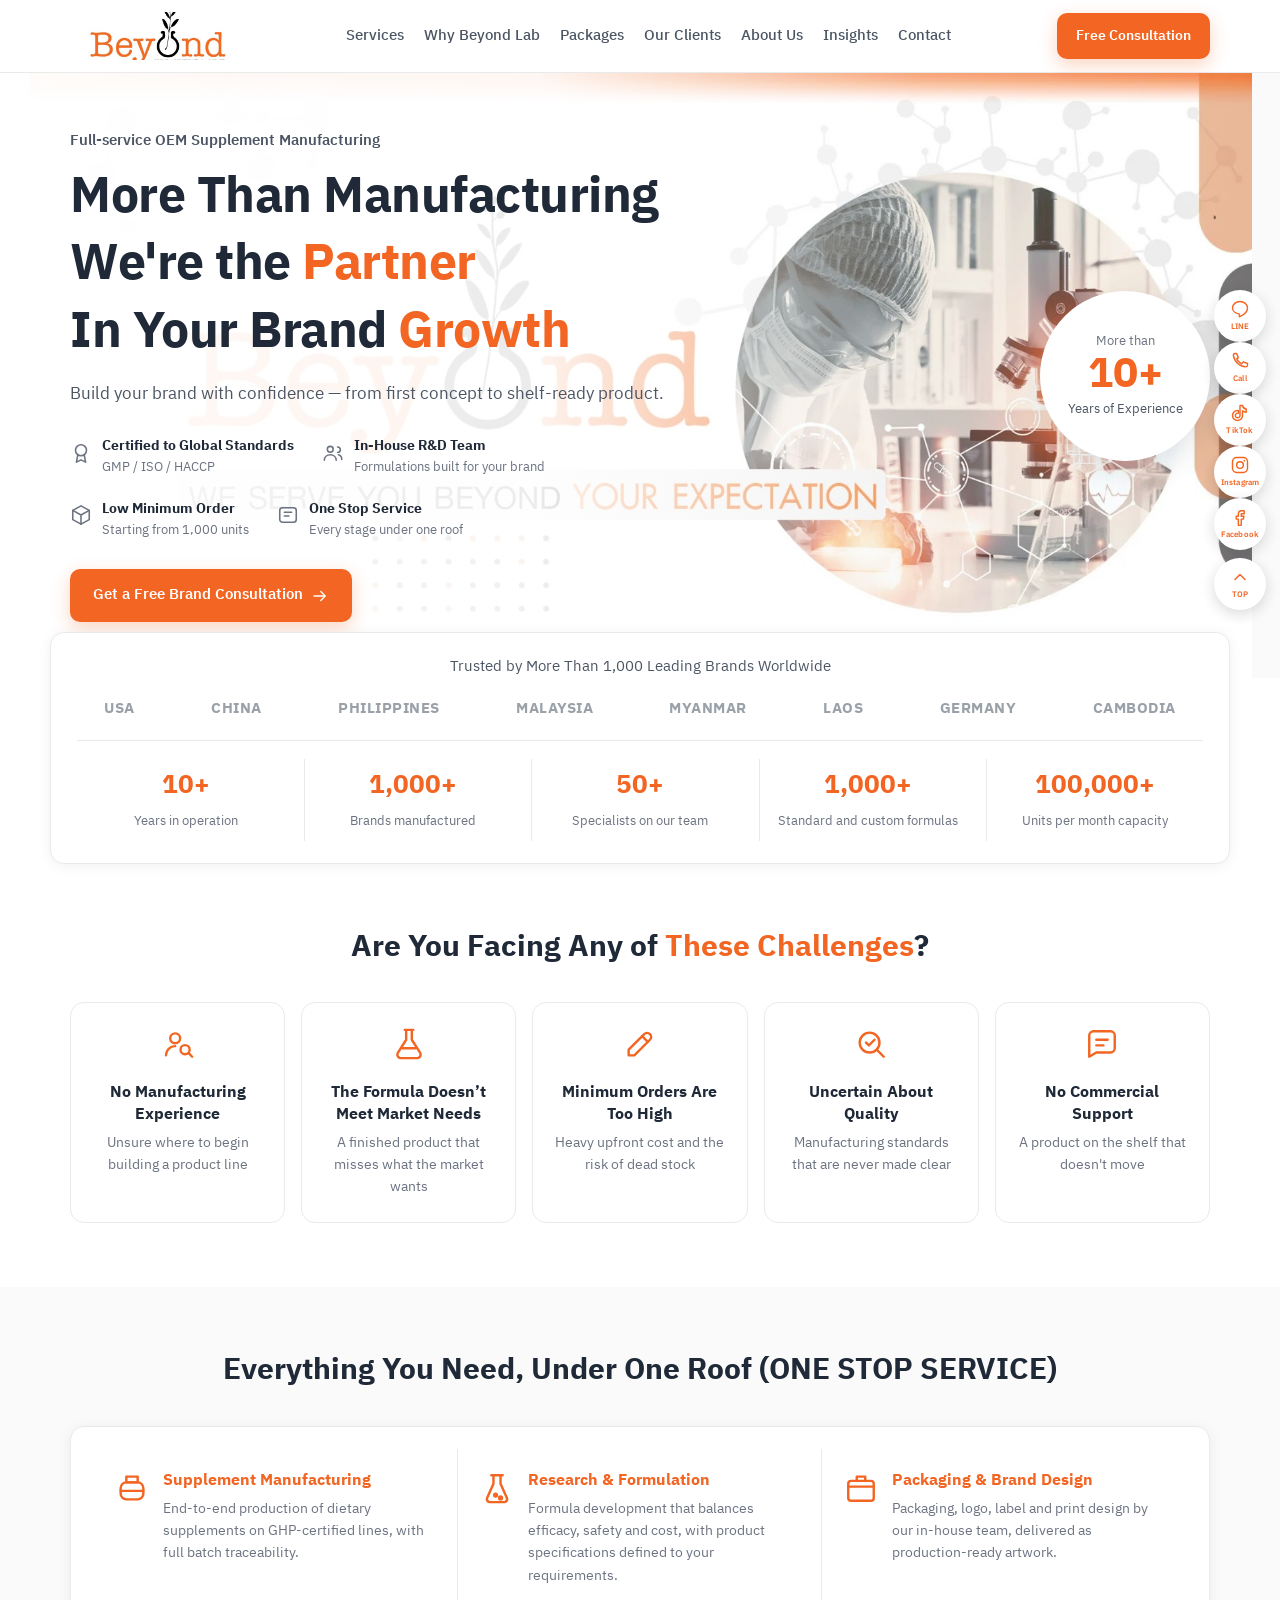
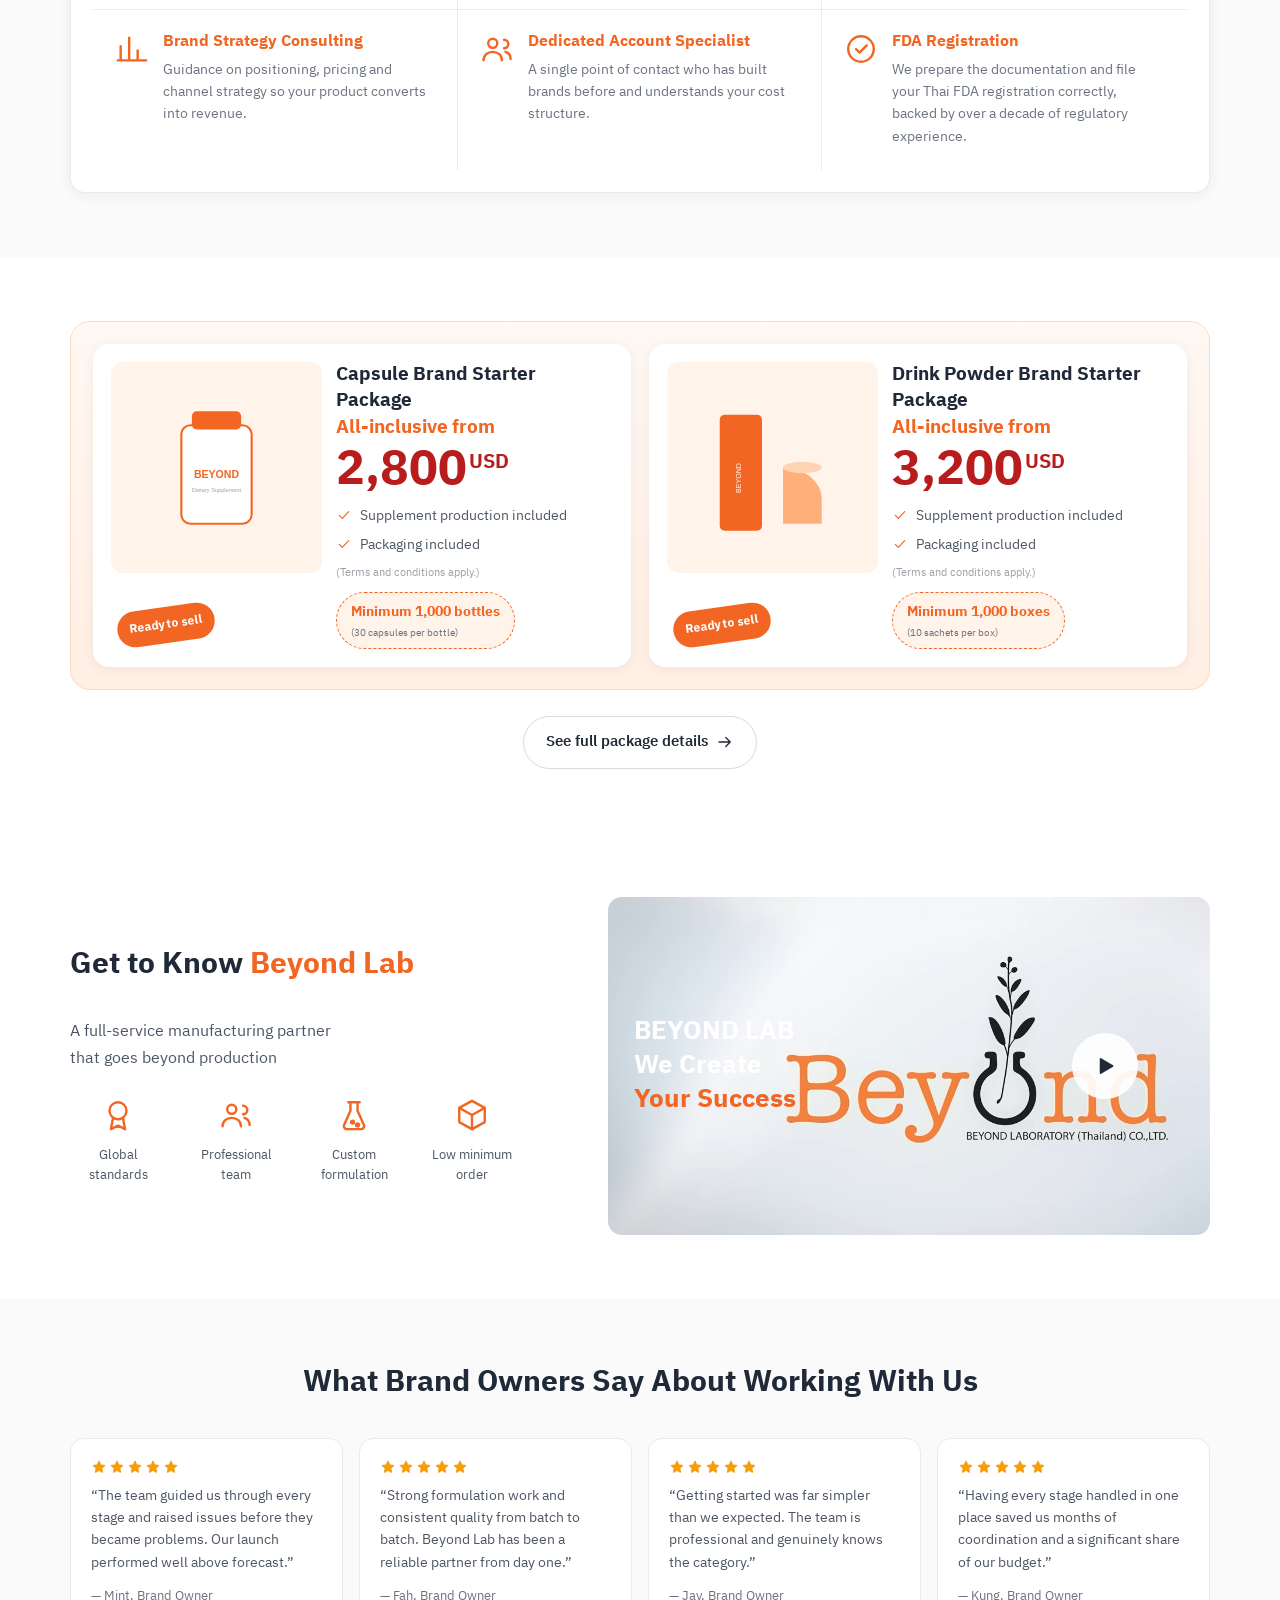
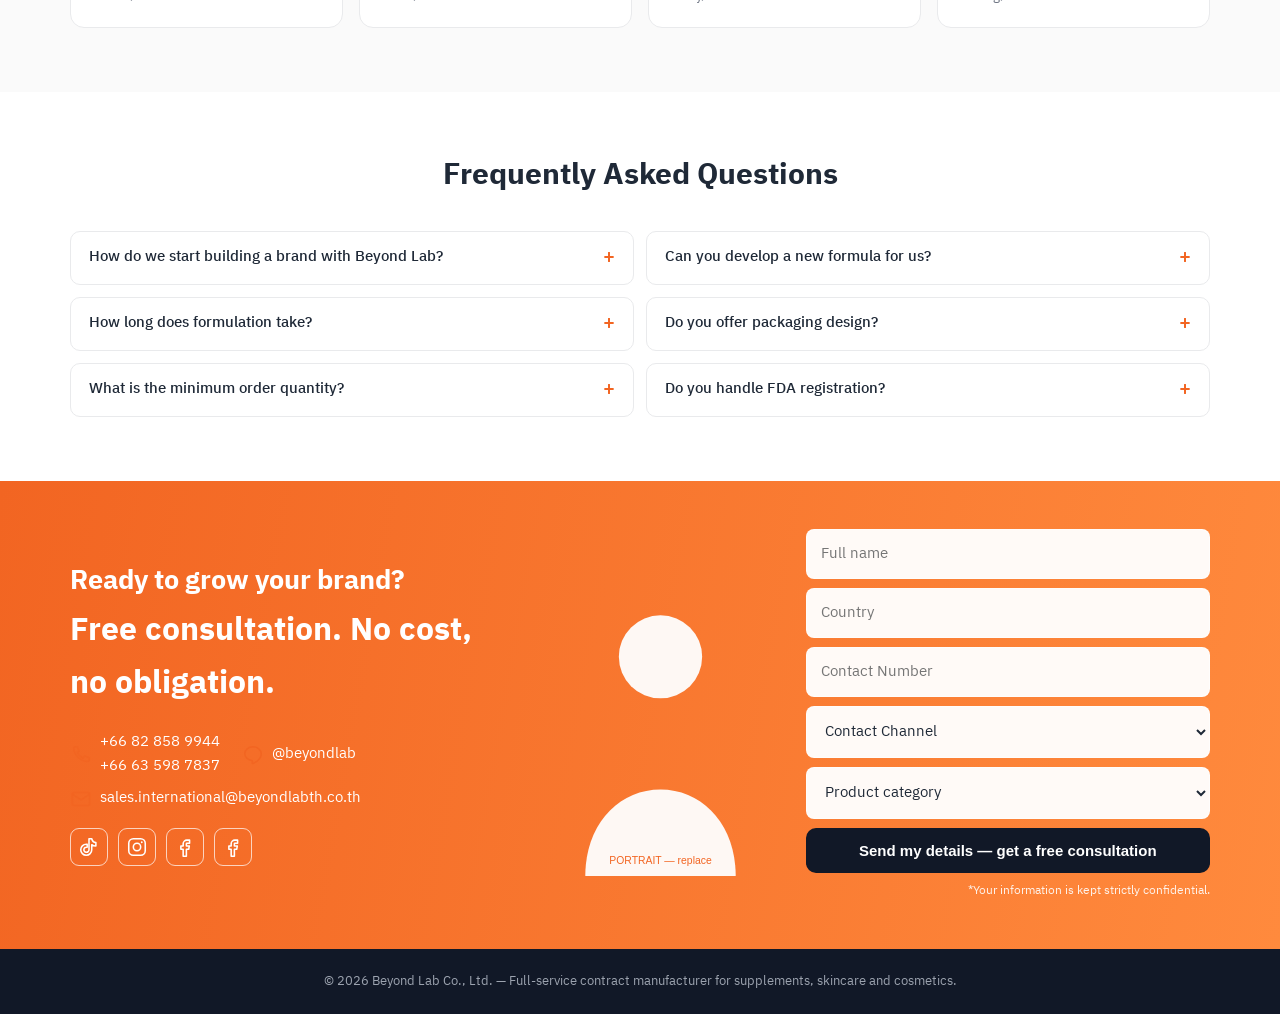
==== commit fd4ec7d8: "Send contact form submissions to sales.international@beyondlabth.co.th The form previously only show" ====
--- a/index.html
+++ b/index.html
@@ -9,7 +9,7 @@
 <link rel="preconnect" href="https://fonts.googleapis.com">
 <link rel="preconnect" href="https://fonts.gstatic.com" crossorigin>
 <link href="https://fonts.googleapis.com/css2?family=IBM+Plex+Sans+Thai:wght@400;500;600;700&display=swap" rel="stylesheet">
-<link rel="stylesheet" href="css/style.css?v=9">
+<link rel="stylesheet" href="css/style.css?v=10">
 </head>
 <body>
 
@@ -40,11 +40,11 @@
 <div id="toast" class="toast"></div>
 <!-- EDITOR:END -->
 
-<script src="js/content.js?v=9"></script>
-<script src="js/icons.js?v=9"></script>
-<script src="js/render.js?v=9"></script>
+<script src="js/content.js?v=10"></script>
+<script src="js/icons.js?v=10"></script>
+<script src="js/render.js?v=10"></script>
 <!-- EDITOR:START -->
-<script src="js/editor.js?v=9"></script>
+<script src="js/editor.js?v=10"></script>
 <!-- EDITOR:END -->
 <!-- VIEWER-ONLY -->
 </body>
--- a/css/style.css
+++ b/css/style.css
@@ -184,6 +184,13 @@
   width:100%;padding:12px 14px;border-radius:8px;border:1px solid rgba(255,255,255,.6);
   background:rgba(255,255,255,.96);color:var(--ink);font-family:inherit;font-size:14.5px}
 .form-note{font-size:11.5px;text-align:right;opacity:.9}
+/* กับดักบอต — ต้องมองไม่เห็นแต่ยังอยู่ในหน้า */
+.honey{position:absolute;left:-9999px;width:1px;height:1px;opacity:0;pointer-events:none}
+/* ข้อความผลลัพธ์หลังกดส่ง */
+.form-status{font-size:13px;line-height:1.55;margin-top:2px;min-height:0}
+.form-status:empty{display:none}
+.form-status.ok{background:rgba(255,255,255,.96);color:#166534;border-radius:8px;padding:10px 14px;font-weight:500}
+.form-status.err{background:rgba(127,29,29,.92);color:#FEE2E2;border-radius:8px;padding:10px 14px}
 
 /* footer */
 .site-footer{background:#111827;color:#9CA3AF;padding:22px 0;font-size:13px;text-align:center}
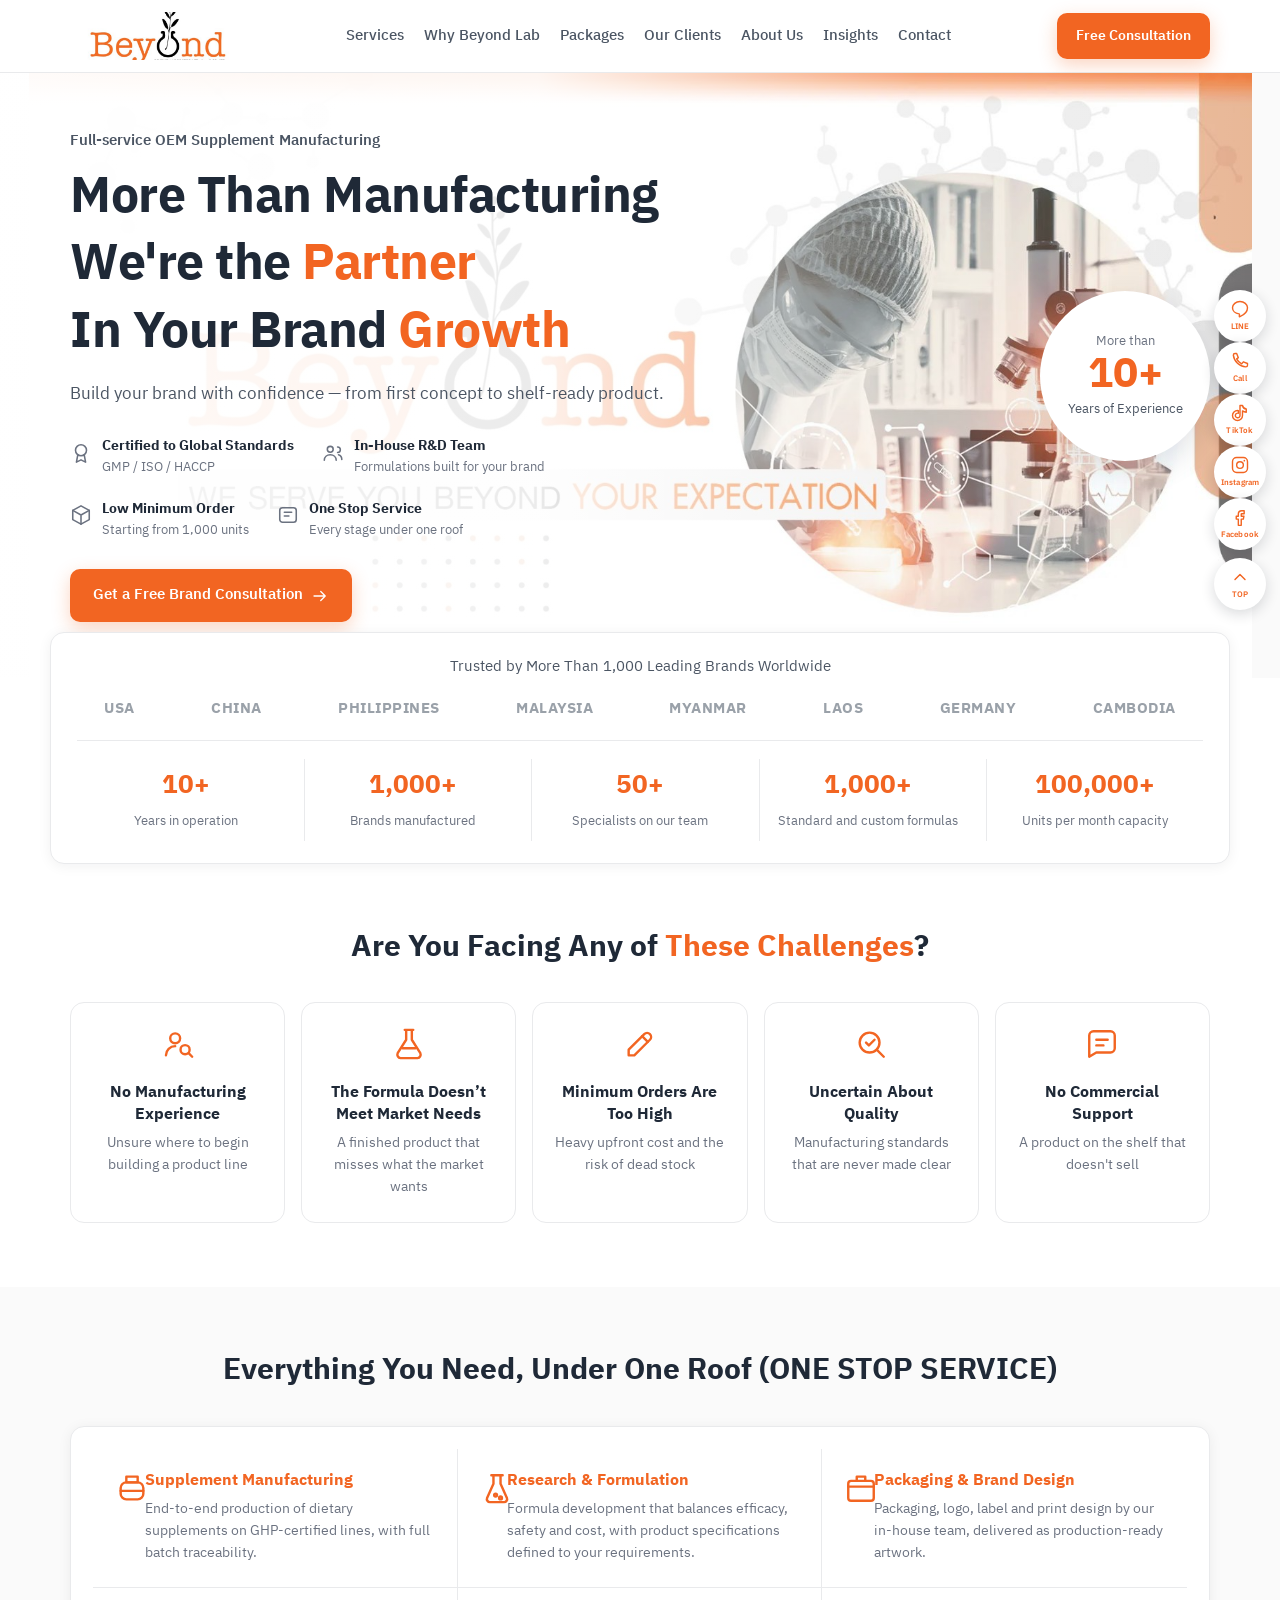
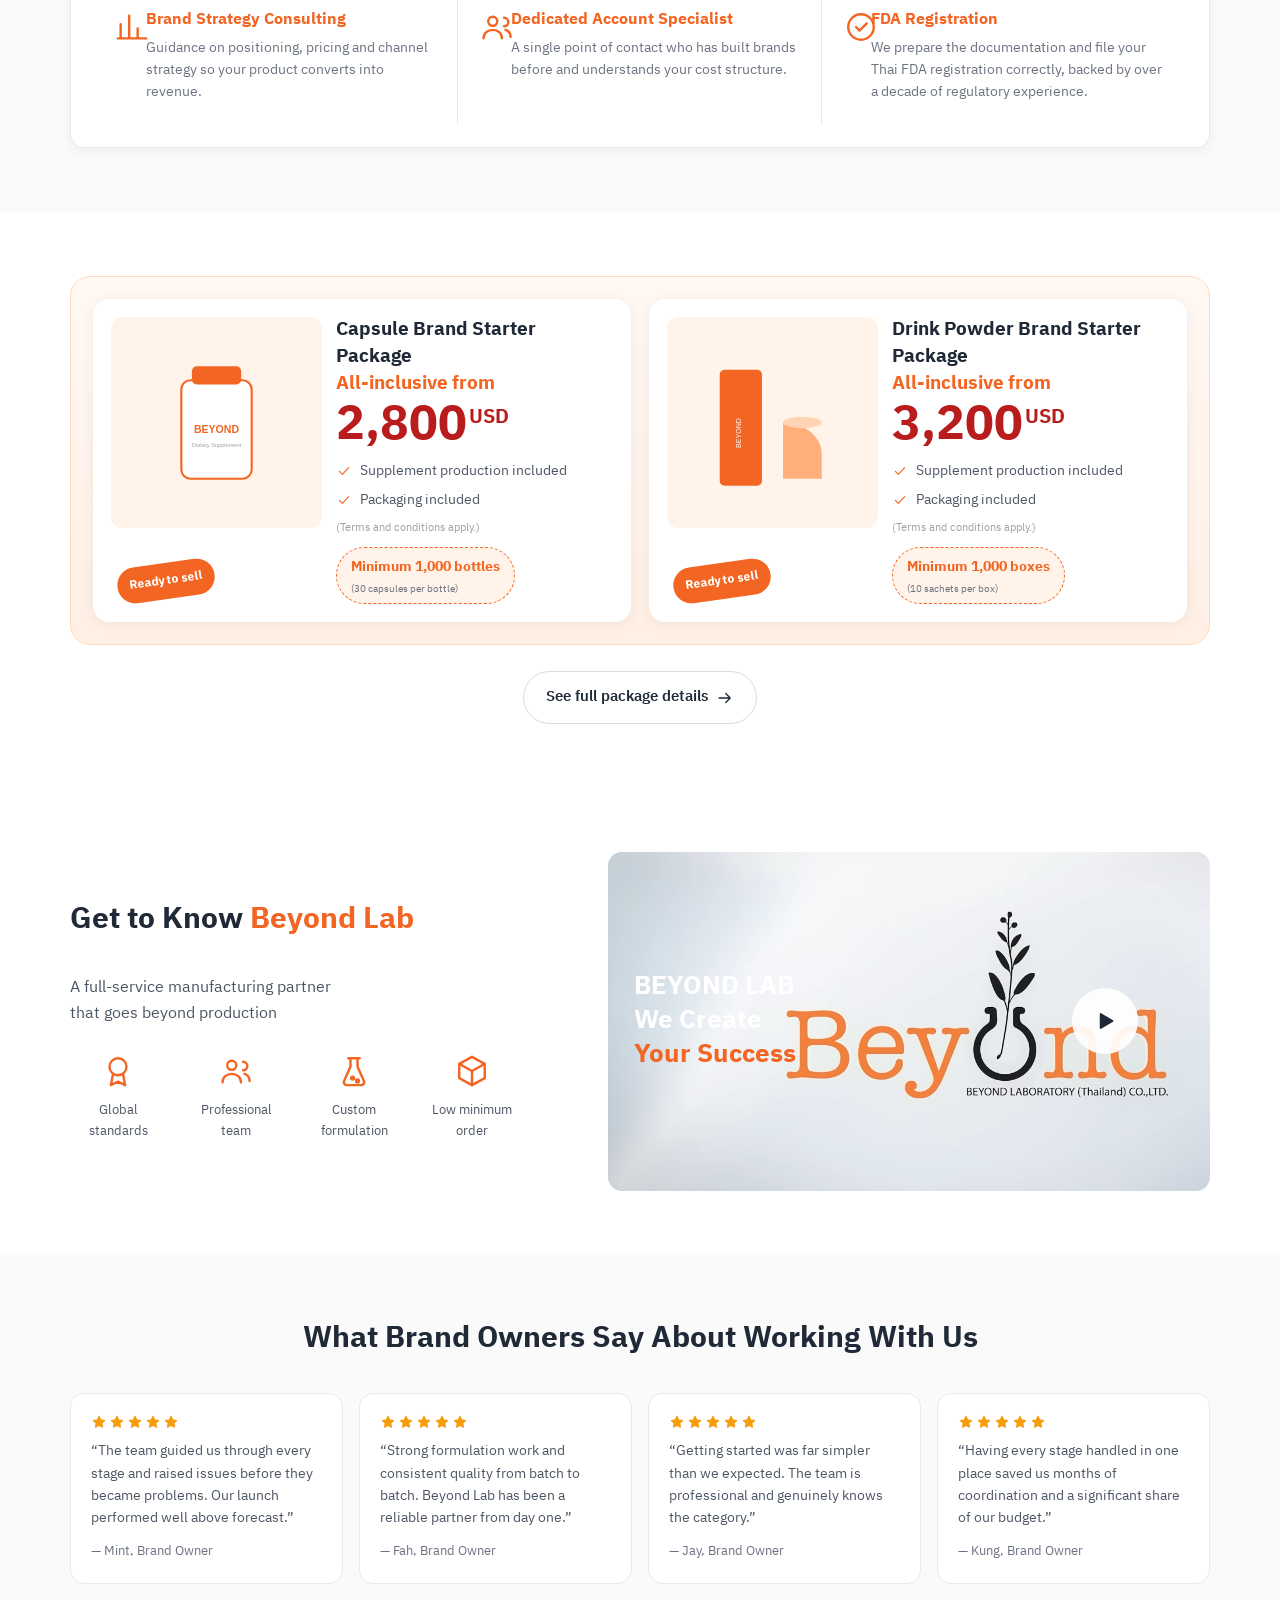
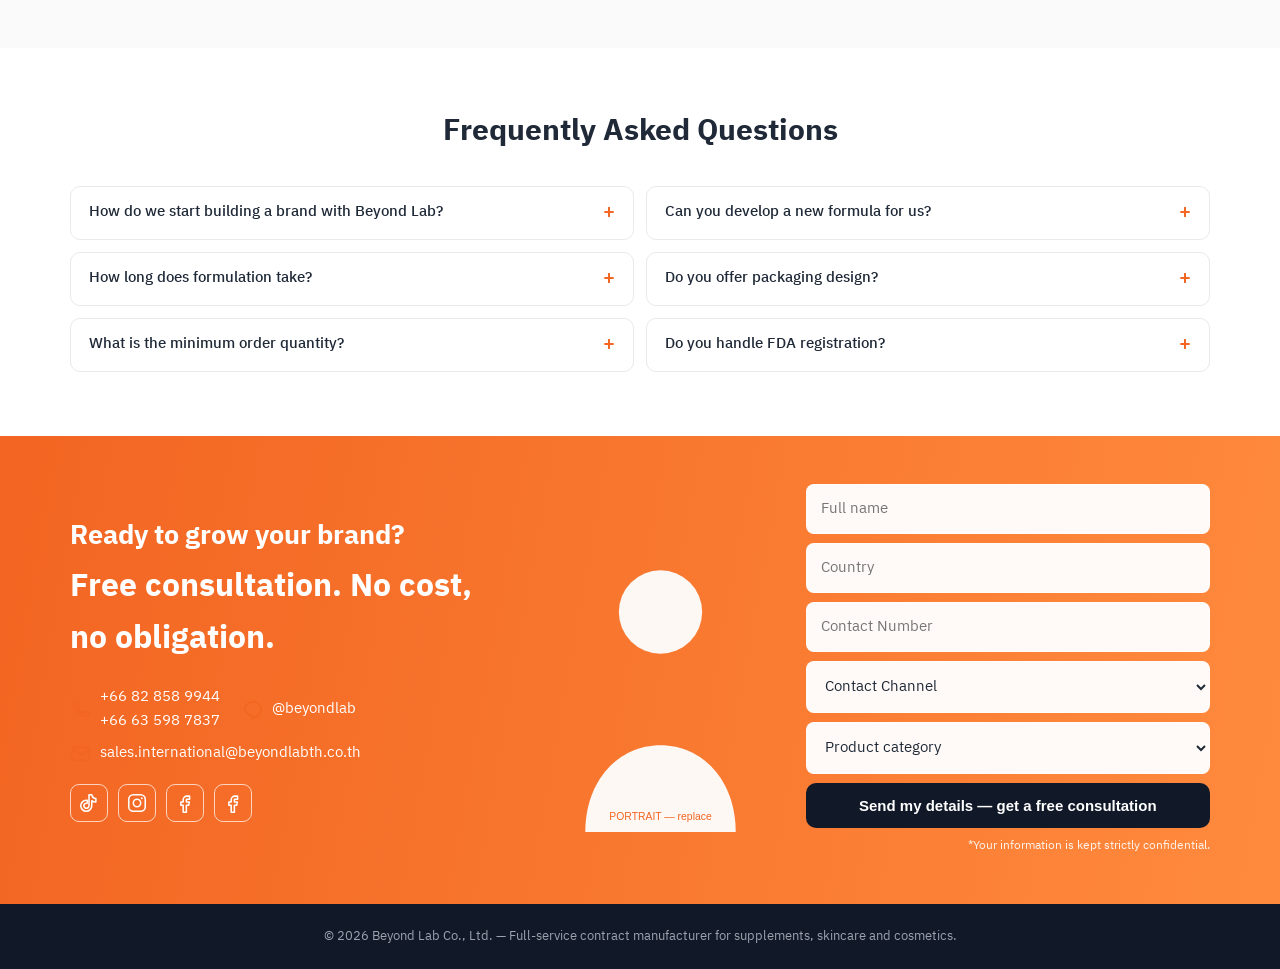
==== commit 4f391cf1: "Restore responsive CSS on the deployed site and fix mobile scaling The EDITOR:START marker sat above" ====
--- a/index.html
+++ b/index.html
@@ -2,14 +2,14 @@
 <html lang="en">
 <head>
 <meta charset="utf-8">
-<meta name="viewport" content="width=device-width, initial-scale=1">
+<meta name="viewport" content="width=device-width, initial-scale=1, viewport-fit=cover">
 <title>Beyond Lab — Contract Manufacturer for Supplements, Skincare &amp; Cosmetics</title>
 <meta name="description" content="Beyond Lab is a full-service contract manufacturer for dietary supplements, skincare and cosmetics. GMP / ISO / HACCP certified, minimum orders from 1,000 units. Free consultation.">
 <link rel="icon" href="assets/logo.svg">
 <link rel="preconnect" href="https://fonts.googleapis.com">
 <link rel="preconnect" href="https://fonts.gstatic.com" crossorigin>
 <link href="https://fonts.googleapis.com/css2?family=IBM+Plex+Sans+Thai:wght@400;500;600;700&display=swap" rel="stylesheet">
-<link rel="stylesheet" href="css/style.css?v=10">
+<link rel="stylesheet" href="css/style.css?v=11">
 </head>
 <body>
 
@@ -40,11 +40,11 @@
 <div id="toast" class="toast"></div>
 <!-- EDITOR:END -->
 
-<script src="js/content.js?v=10"></script>
-<script src="js/icons.js?v=10"></script>
-<script src="js/render.js?v=10"></script>
+<script src="js/content.js?v=11"></script>
+<script src="js/icons.js?v=11"></script>
+<script src="js/render.js?v=11"></script>
 <!-- EDITOR:START -->
-<script src="js/editor.js?v=10"></script>
+<script src="js/editor.js?v=11"></script>
 <!-- EDITOR:END -->
 <!-- VIEWER-ONLY -->
 </body>
--- a/css/style.css
+++ b/css/style.css
@@ -9,9 +9,15 @@
   --wrap:1180px;
 }
 *{box-sizing:border-box}
-html{scroll-behavior:smooth}
+html{
+  scroll-behavior:smooth;
+  -webkit-text-size-adjust:100%;   /* iOS Safari ขยายตัวอักษรเองตอนหมุนจอ ทำให้สเกลเพี้ยน */
+  text-size-adjust:100%;
+}
 body{
   margin:0;background:var(--bg);color:var(--ink);
+  overflow-x:clip;                 /* กันหน้าเลื่อนซ้ายขวาได้ (clip ไม่ทำให้ sticky header เสีย) */
+  overflow-wrap:break-word;        /* คำ/อีเมล/URL ยาว ๆ ให้ตัดบรรทัด ไม่ดันจนล้นขอบ */
   font-family:"IBM Plex Sans Thai","Noto Sans Thai",-apple-system,"Segoe UI",sans-serif;
   font-size:16px;line-height:1.65;-webkit-font-smoothing:antialiased;
 }
@@ -167,7 +173,8 @@
 .contact{background:linear-gradient(100deg,var(--brand),#FF8A3D);color:#fff;padding:48px 0}
 .contact-in{display:grid;grid-template-columns:1.1fr .6fr 1fr;gap:24px;align-items:center}
 /* กันคอลัมน์ยืดตามเนื้อหาจนดันหน้าเว็บล้นขอบ (min-width ปกติของ grid คือ auto) */
-.contact-in>*,.grid>*,.promo-grid>*,.faq-grid>*,.hero-in>*,.about>*,.stats>*{min-width:0}
+.contact-in>*,.grid>*,.promo-grid>*,.faq-grid>*,.hero-in>*,.about>*,.stats>*,
+.hd>*,.hf>*,.chan>*,.scard>*,.promo-card>*,.ab>*,.logos>*{min-width:0}
 .c-head{font-size:clamp(20px,2.4vw,27px)}
 .c-sub{font-size:clamp(22px,2.8vw,32px);font-weight:700;margin-top:6px}
 .chans{display:flex;flex-wrap:wrap;gap:8px 22px;margin-top:20px;font-size:14.5px}
@@ -210,6 +217,70 @@
 .icobtn{background:none;border:0;padding:0;color:var(--brand);cursor:default;display:inline-flex}
 .icobtn.big .ic{width:34px;height:34px}
 .pcard .icobtn.big,.ab .icobtn.big{display:block;margin:0 auto}
+
+/* ============================================================
+   RESPONSIVE — ต้องอยู่นอกบล็อก EDITOR เสมอ ไม่งั้นจะถูกตัดตอน build
+   แล้วเว็บจริงจะไม่รองรับมือถือ
+   ============================================================ */
+/* ---------- มือถือ: กัน iOS ซูมหน้าจอเองตอนแตะช่องกรอก ----------
+   Safari บน iOS จะซูมเข้าอัตโนมัติถ้า input มีฟอนต์เล็กกว่า 16px แล้วไม่ซูมกลับ
+   ทำให้ทั้งหน้าดูสเกลเพี้ยนและล้นขอบ */
+@media (max-width:900px){
+  input,select,textarea,button{font-size:16px}
+  .contact-form input,.contact-form select,.contact-form textarea{font-size:16px}
+}
+
+/* ---------- responsive ---------- */
+@media (max-width:1024px){
+  .g5{grid-template-columns:repeat(3,1fr)}
+  .g4{grid-template-columns:repeat(2,1fr)}
+  .g3,.svc{grid-template-columns:repeat(2,1fr)}
+  .svc .scard{border-right:1px solid var(--line)}
+  .svc .scard:nth-child(2n){border-right:0}
+  .stats{grid-template-columns:repeat(3,1fr)}
+  .stat:nth-child(4){border-left:0}
+  .about{grid-template-columns:1fr}
+  .contact-in{grid-template-columns:1fr 1fr}
+  .contact-art{display:none}
+  .hd{height:auto;padding-top:12px;padding-bottom:12px;flex-wrap:wrap}
+}
+@media (max-width:720px){
+  .g5,.g4,.g3,.svc,.promo-grid,.faq-grid,.contact-in{grid-template-columns:1fr}
+  .svc .scard{border-right:0}
+  .stats{grid-template-columns:repeat(2,1fr)}
+  .stat{border-left:0}
+  .hero-badge{display:none}
+  .hero-bg::after{background:rgba(255,255,255,.9)}
+  .nav-list{gap:12px}
+  .promo-card{flex-direction:column}
+  .promo-media{width:100%}
+  /* โลโก้: กรอบถูกกำหนดเป็น inline style จาก slot จึงต้อง !important */
+  .logo-img{width:142px !important;height:42px !important}
+  /* ข้อความบนวิดีโอเดิมใหญ่เกินกรอบบนจอเล็ก */
+  .video-txt{font-size:18px;left:16px}
+  .play{width:52px;height:52px;right:8%}
+  .play .ic{width:20px;height:20px}
+  .hero{min-height:auto}
+  .hero-in{padding-top:36px;padding-bottom:36px}
+  .sec{padding:44px 0}
+  .promo{padding:14px}
+  .trust .card{padding:18px 16px}
+  /* ปุ่มลอยด้านขวาทับเนื้อหาบนจอแคบ → ย้ายลงเป็นแถบล่างเต็มความกว้าง */
+  .floating{
+    top:auto;left:0;right:0;bottom:0;transform:none;
+    flex-direction:row;justify-content:center;align-items:center;gap:6px;
+    background:rgba(255,255,255,.97);border-top:1px solid var(--line);
+    box-shadow:0 -2px 14px rgba(17,24,39,.10);
+    padding:6px 8px;padding-bottom:calc(6px + env(safe-area-inset-bottom));
+  }
+  .floating .fl-list{display:flex;flex-direction:row;gap:6px;flex-wrap:nowrap}
+  .fl a,.fl.top{width:auto;min-width:50px;height:44px;border-radius:10px;box-shadow:none;padding:0 6px}
+  .fl .ic{width:18px;height:18px}
+  .fl-label{font-size:8.5px}
+  /* เว้นที่ให้แถบล่าง ไม่ให้บังท้ายเพจ */
+  body{padding-bottom:62px}
+  .site-footer{padding-bottom:16px}
+}
 
 /* EDITOR:START — ตั้งแต่บรรทัดนี้ถึง EDITOR:END จะถูกตัดออกเมื่อรัน ./build.sh */
 /* ============================================================
@@ -308,35 +379,6 @@
 .toast.show{opacity:1;transform:translate(-50%,0)}
 .toast.err{background:#DC2626}
 
-/* ---------- responsive ---------- */
-@media (max-width:1024px){
-  .g5{grid-template-columns:repeat(3,1fr)}
-  .g4{grid-template-columns:repeat(2,1fr)}
-  .g3,.svc{grid-template-columns:repeat(2,1fr)}
-  .svc .scard{border-right:1px solid var(--line)}
-  .svc .scard:nth-child(2n){border-right:0}
-  .stats{grid-template-columns:repeat(3,1fr)}
-  .stat:nth-child(4){border-left:0}
-  .about{grid-template-columns:1fr}
-  .contact-in{grid-template-columns:1fr 1fr}
-  .contact-art{display:none}
-  .hd{height:auto;padding-top:12px;padding-bottom:12px;flex-wrap:wrap}
-}
-@media (max-width:720px){
-  .g5,.g4,.g3,.svc,.promo-grid,.faq-grid,.contact-in{grid-template-columns:1fr}
-  .svc .scard{border-right:0}
-  .stats{grid-template-columns:repeat(2,1fr)}
-  .stat{border-left:0}
-  .hero-badge{display:none}
-  .hero-bg::after{background:rgba(255,255,255,.9)}
-  .nav-list{gap:12px}
-  .promo-card{flex-direction:column}
-  .promo-media{width:100%}
-  .floating{right:8px}
-  .fl a,.fl.top{width:44px;height:44px}
-  .toolbar{left:8px;bottom:8px}
-}
-
 /* ============================================================
    มุมมองผู้เข้าชม (visitor preview)
    ============================================================ */
@@ -416,4 +458,7 @@
   background:rgba(220,38,38,.08) !important}
 .ovf-report{background:#0F172A;color:#E5E7EB;border-radius:8px;padding:12px;font-size:11.5px;
   line-height:1.7;overflow-x:auto;white-space:pre;margin-bottom:12px;max-height:44vh}
+@media (max-width:720px){
+  .toolbar{left:8px;bottom:70px}   /* หลบแถบปุ่มลอยด้านล่างบนมือถือ */
+}
 /* EDITOR:END */
